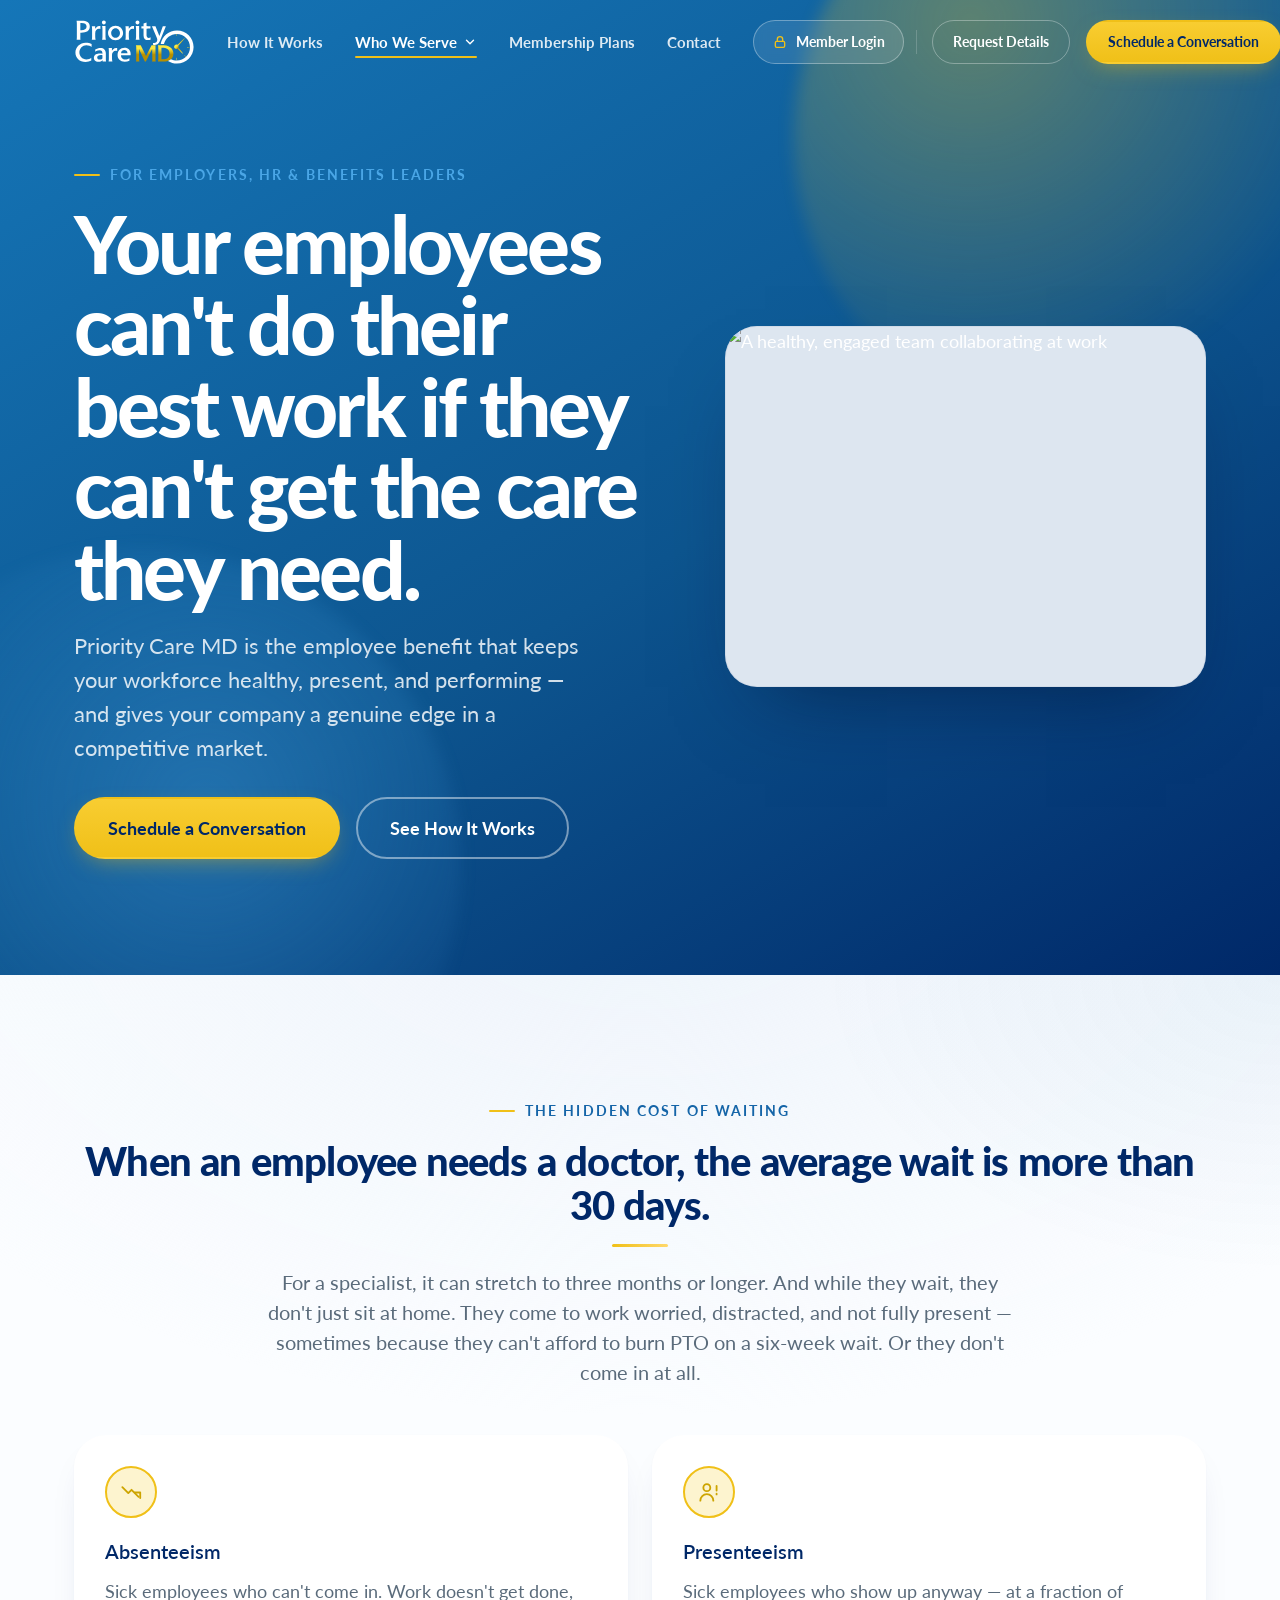
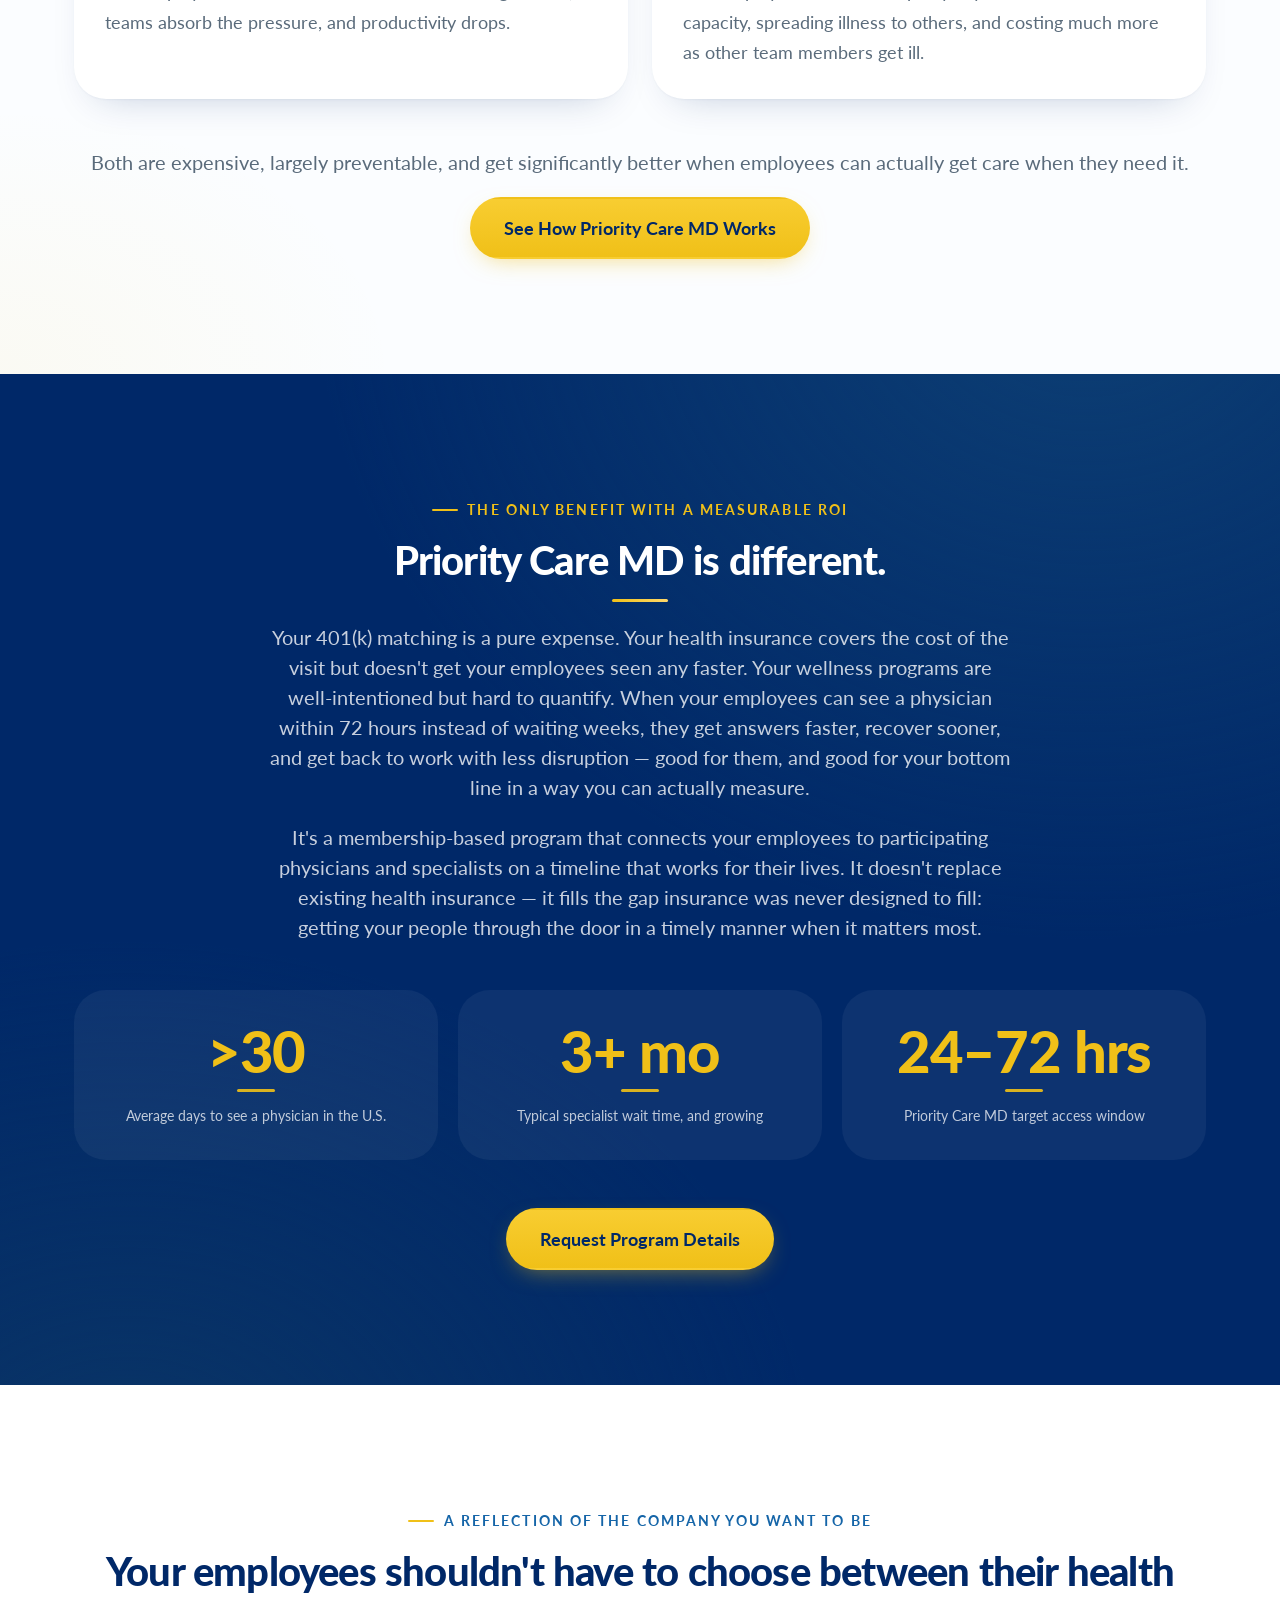
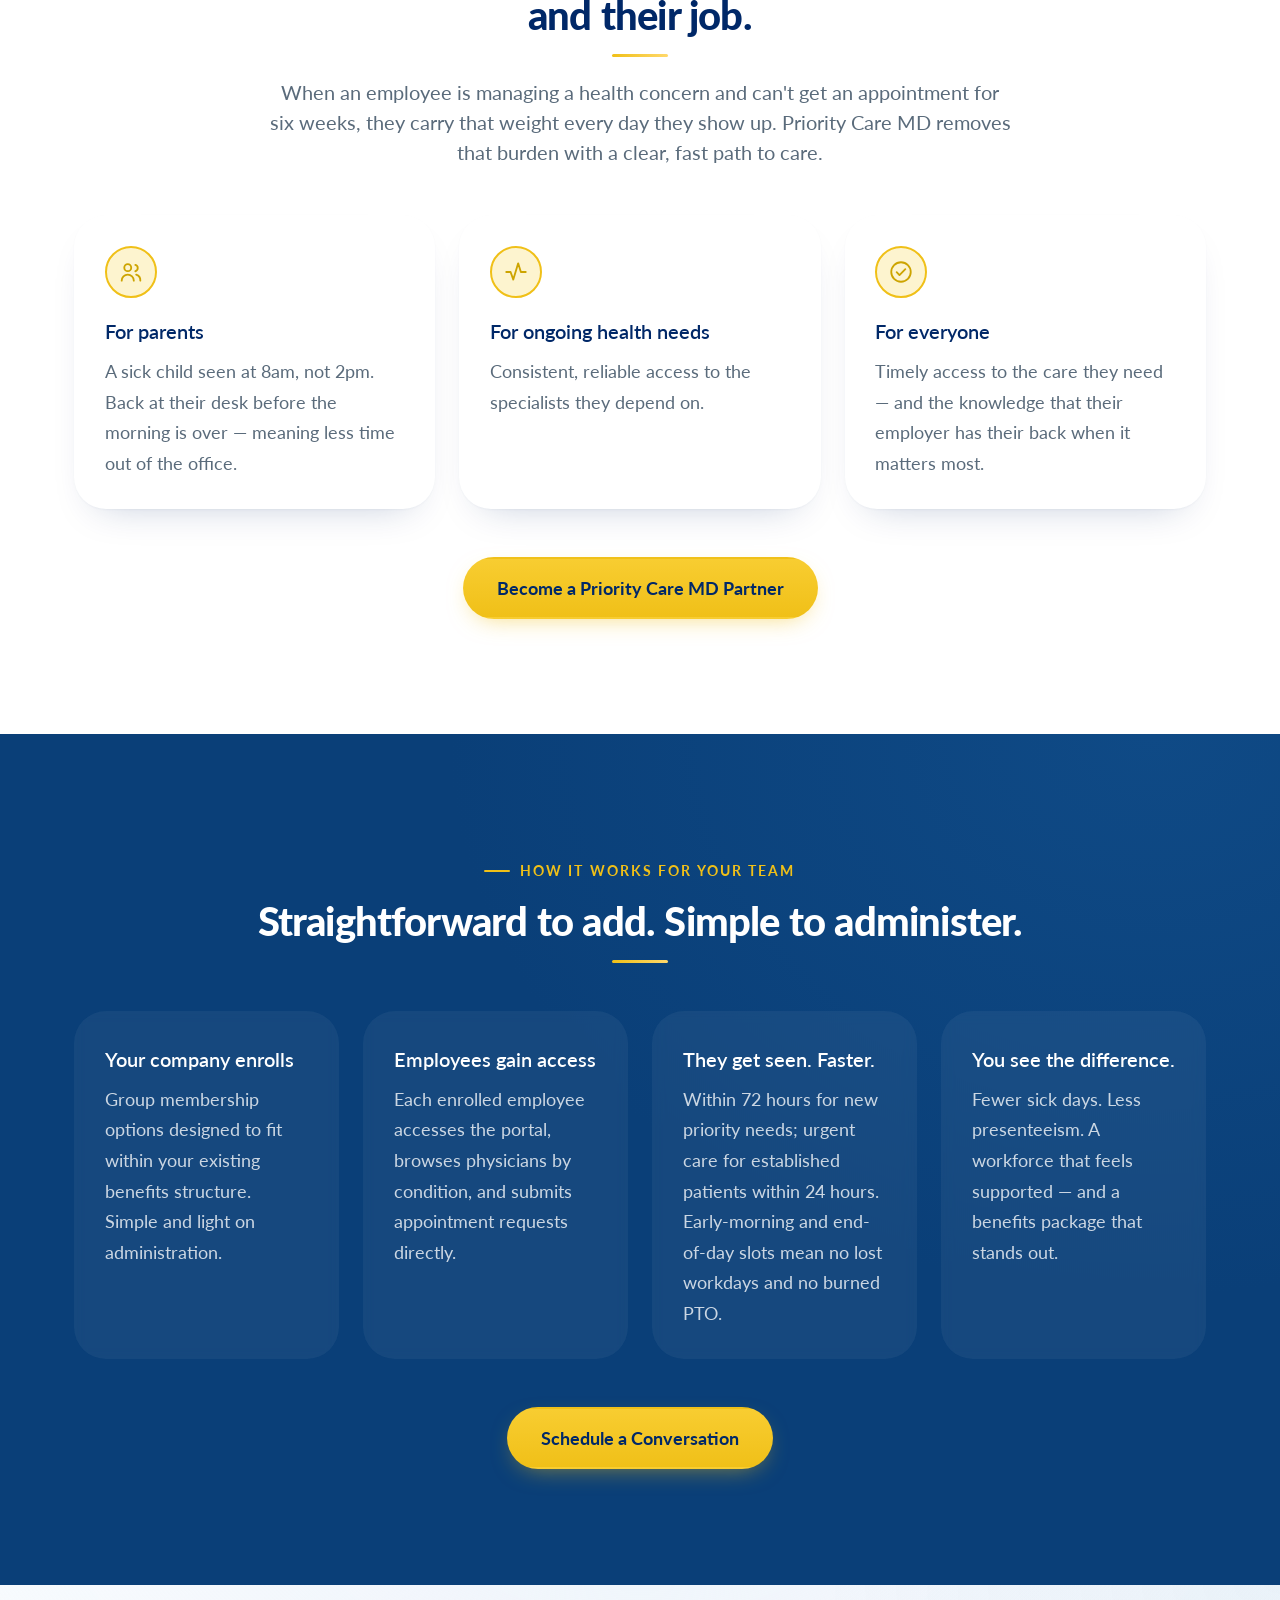
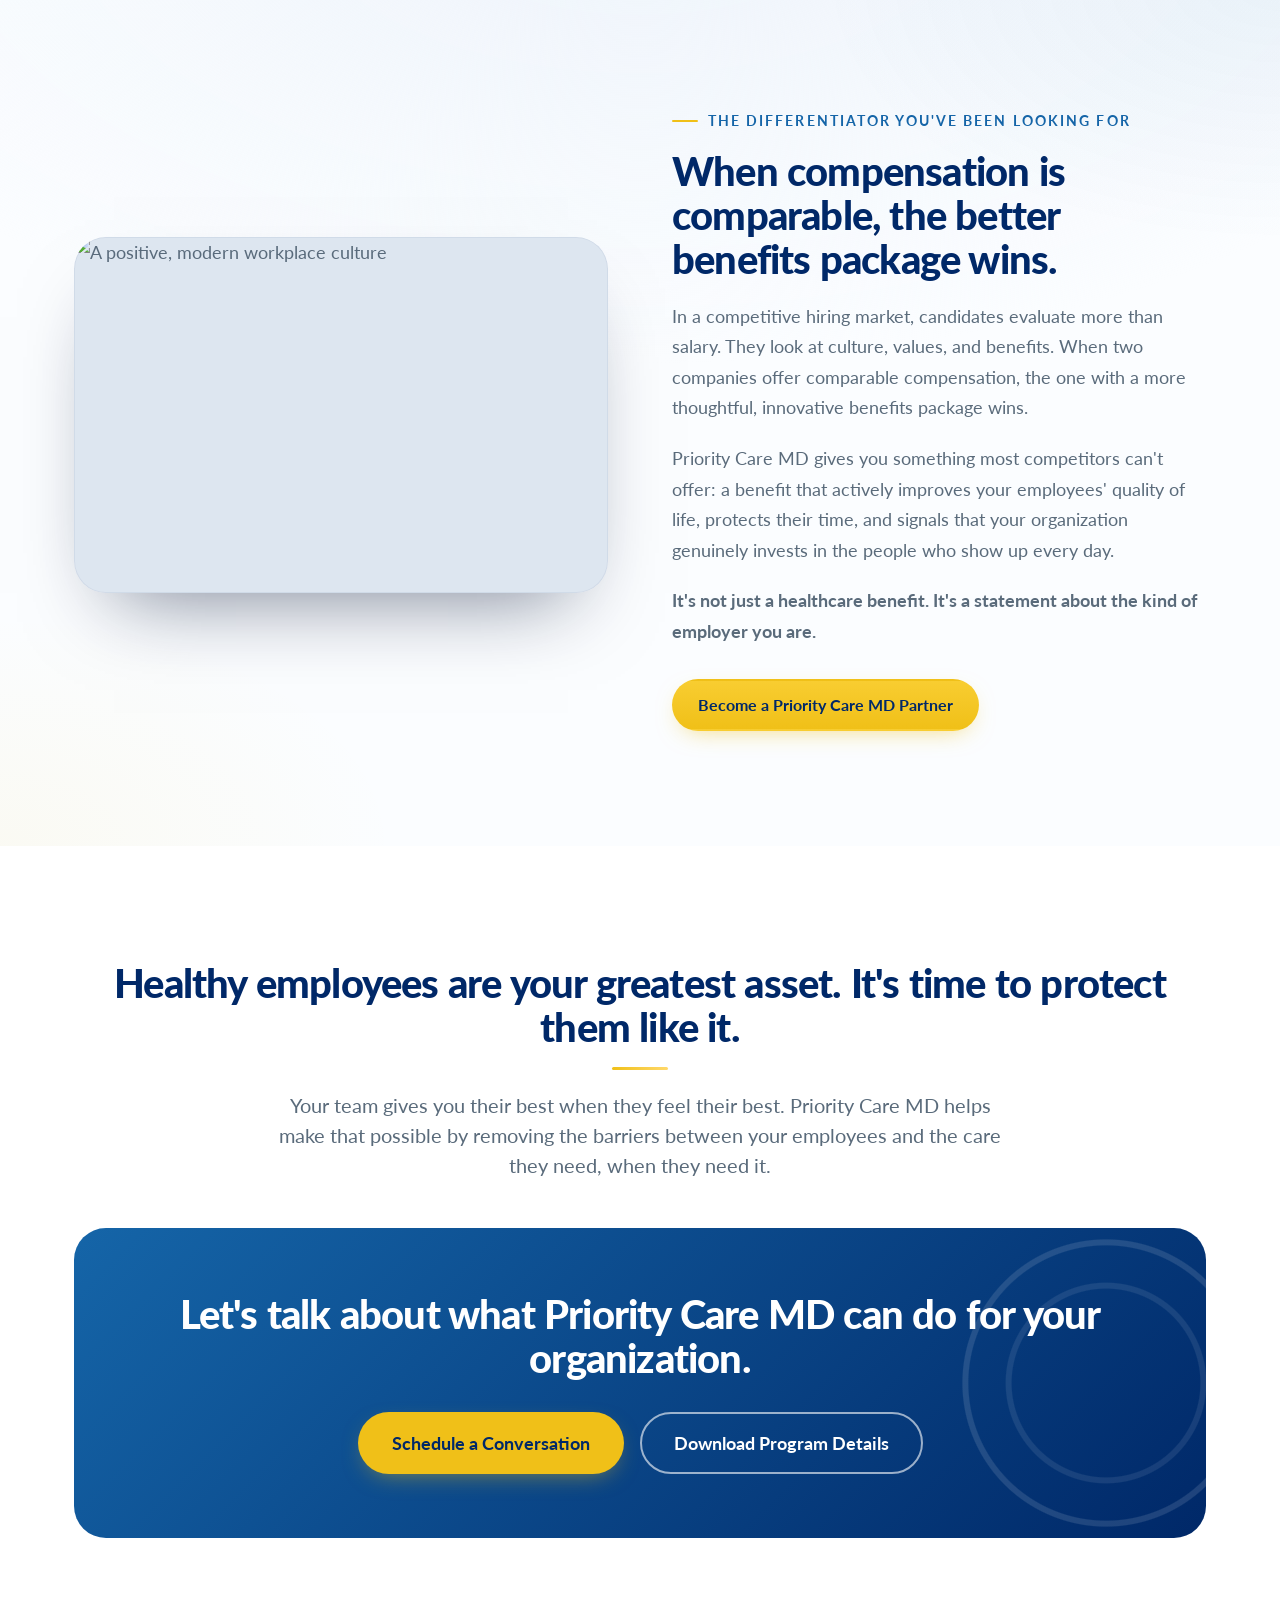
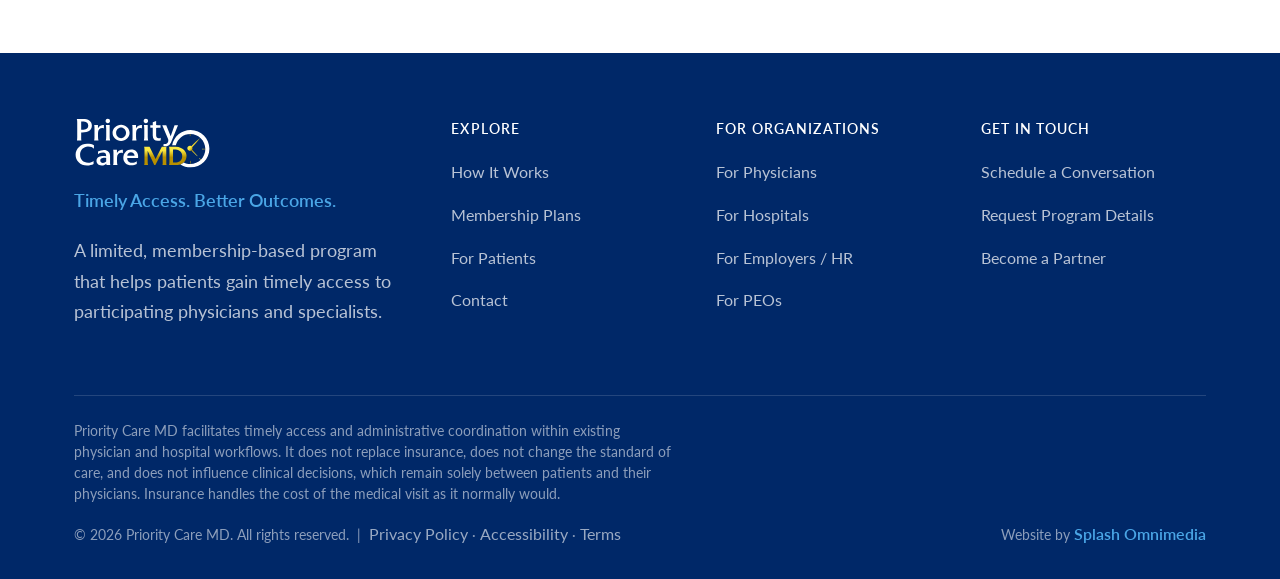
==== employers.html @ 260d398d "Add files via upload" ====
<!DOCTYPE html>
<html lang="en">
<head>
<meta charset="UTF-8">
<meta name="viewport" content="width=device-width, initial-scale=1.0">
<title>For Employers &amp; HR | Priority Care MD — The benefit with measurable ROI.</title>
<meta name="description" content="Priority Care MD keeps your workforce healthy, present, and performing — the employee benefit with a measurable return that helps you win and keep talent.">
<link rel="stylesheet" href="assets/styles.css">
<link rel="stylesheet" href="assets/immersive.css">
<link rel="icon" href="assets/favicon.svg" type="image/svg+xml">
<script>document.documentElement.classList.add('js');</script>
</head>
<body>
<a class="skip-link" href="#main">Skip to main content</a>
<div class="scroll-progress" aria-hidden="true"></div>

<header class="site-header">
  <div class="container nav">
    <a class="brand" href="index.html"><img class="brand-logo" src="assets/logo-priority-care-md-white.svg" alt="Priority Care MD — Timely Access. Better Outcomes."></a>
    <nav class="nav-primary" aria-label="Primary">
      <ul class="nav-links">
        <li class=""><a class="nav-link" href="index.html#how-it-works">How It Works</a></li>
        <li class="has-menu nav-item-current">
          <button class="nav-trigger" aria-expanded="false" aria-controls="menu-serve" aria-haspopup="true">Who We Serve <svg class="nav-caret" viewBox="0 0 24 24" fill="none" stroke="currentColor" stroke-width="2.4" stroke-linecap="round" stroke-linejoin="round" aria-hidden="true"><path d="M6 9l6 6 6-6"/></svg></button>
          <div class="nav-menu" id="menu-serve" role="menu">
            <a href="patients.html"><strong>For Patients</strong><span>Timely access for you and your family</span></a>
            <a href="physicians.html"><strong>For Physicians</strong><span>Be recognized for timely care</span></a>
            <a href="hospitals.html"><strong>For Hospitals</strong><span>Improve access. Lead the community.</span></a>
            <a href="employers.html" aria-current="page"><strong>For Employers</strong><span>A benefit with measurable ROI</span></a>
            <a href="peos.html"><strong>For PEOs</strong><span>A better benefit for every client</span></a>
          </div>
        </li>
        <li class=""><a class="nav-link" href="index.html#plans">Membership Plans</a></li>
        <li class=""><a class="nav-link" href="contact.html">Contact</a></li>
      </ul>
    </nav>
    <div class="nav-cta">
      <!-- {DEV NOTE: link Member Login to the member portal} -->
      <a class="nav-login" href="#login"><svg viewBox="0 0 24 24" fill="none" stroke="currentColor" stroke-width="2" stroke-linecap="round" stroke-linejoin="round" aria-hidden="true"><rect x="5" y="11" width="14" height="9" rx="2"/><path d="M8 11V8a4 4 0 0 1 8 0v3"/></svg>Member Login</a>
      <a class="btn btn-nav-ghost" href="contact.html#employer">Request Details</a>
      <a class="btn btn-cta" href="contact.html#employer">Schedule a Conversation</a>
    </div>
    <button class="nav-toggle" aria-label="Open menu" aria-expanded="false" aria-controls="mobileNav">
      <svg viewBox="0 0 24 24" fill="none" stroke="currentColor" stroke-width="2"><line x1="3" y1="6" x2="21" y2="6"/><line x1="3" y1="12" x2="21" y2="12"/><line x1="3" y1="18" x2="21" y2="18"/></svg>
    </button>
  </div>
  <nav class="mobile-nav" id="mobileNav" aria-label="Mobile">
    <ul>
      <li><a class="m-login" href="#login"><svg viewBox="0 0 24 24" fill="none" stroke="currentColor" stroke-width="2" stroke-linecap="round" stroke-linejoin="round" aria-hidden="true"><rect x="5" y="11" width="14" height="9" rx="2"/><path d="M8 11V8a4 4 0 0 1 8 0v3"/></svg>Member Login</a></li>
      <li><a href="index.html#how-it-works">How It Works</a></li>
      <li class="m-group-label">Who We Serve</li>
        <li class="m-sub"><a href="patients.html">For Patients</a></li>
        <li class="m-sub"><a href="physicians.html">For Physicians</a></li>
        <li class="m-sub"><a href="hospitals.html">For Hospitals</a></li>
        <li class="m-sub"><a href="employers.html">For Employers</a></li>
        <li class="m-sub"><a href="peos.html">For PEOs</a></li>
      <li><a href="index.html#plans">Membership Plans</a></li>
      <li><a href="contact.html">Contact</a></li>
      <li><a class="btn btn-cta" href="contact.html#employer">Schedule a Conversation</a></li>
    </ul>
  </nav>
</header>

<main id="main">

  <!-- HERO (hero-standard-01) -->
  <section class="hero hero--standard">
    <div class="container">
      <div class="hero-grid">
        <div>
          <span class="eyebrow">For Employers, HR &amp; Benefits Leaders</span>
          <h1>Your employees can't do their best work if they can't get the care they need.</h1>
          <p class="lead">Priority Care MD is the employee benefit that keeps your workforce healthy, present, and performing — and gives your company a genuine edge in a competitive market.</p>
          <div class="btn-row mt-2">
            <a class="btn btn-cta btn-lg" href="contact.html#employer">Schedule a Conversation</a>
            <a class="btn btn-inverted-out btn-lg" href="#how">See How It Works</a>
          </div>
        </div>
        <div class="hero-media">
          <!-- {NEEDS: hero image — engaged, healthy team at work; modern workplace, premium} -->
          <figure class="media"><img src="https://images.unsplash.com/photo-1600880292203-757bb62b4baf?auto=format&fit=crop&w=1600&q=82" alt="A healthy, engaged team collaborating at work" loading="lazy"><span class="media-tint"></span></figure>
        </div>
      </div>
    </div>
  </section>

  <!-- SECTION 1 — Hidden cost (grid-2card) -->
  <section class="section section--subtle">
    <div class="container center">
      <span class="eyebrow">The hidden cost of waiting</span>
      <h2 class="measure">When an employee needs a doctor, the average wait is more than 30 days.</h2>
      <p class="lead measure">For a specialist, it can stretch to three months or longer. And while they wait, they don't just sit at home. They come to work worried, distracted, and not fully present — sometimes because they can't afford to burn PTO on a six-week wait. Or they don't come in at all.</p>
    </div>
    <div class="container mt-3">
      <div class="grid grid-2">
        <div class="card"><div class="card-icon"><span class="ic ic-trenddown"></span></div><h4>Absenteeism</h4><p>Sick employees who can't come in. Work doesn't get done, teams absorb the pressure, and productivity drops.</p></div>
        <div class="card"><div class="card-icon"><span class="ic ic-useralert"></span></div><h4>Presenteeism</h4><p>Sick employees who show up anyway — at a fraction of capacity, spreading illness to others, and costing much more as other team members get ill.</p></div>
      </div>
      <p class="center lead mt-3">Both are expensive, largely preventable, and get significantly better when employees can actually get care when they need it.</p>
      <div class="center"><a class="btn btn-cta btn-lg" href="#how">See How Priority Care MD Works</a></div>
    </div>
  </section>

  <!-- SECTION 2 — Measurable ROI (content + stat-row-01, dark) -->
  <section class="section section--dark">
    <div class="container center">
      <span class="eyebrow">The only benefit with a measurable ROI</span>
      <h2 class="measure">Priority Care MD is different.</h2>
      <p class="lead measure">Your 401(k) matching is a pure expense. Your health insurance covers the cost of the visit but doesn't get your employees seen any faster. Your wellness programs are well-intentioned but hard to quantify. When your employees can see a physician within 72 hours instead of waiting weeks, they get answers faster, recover sooner, and get back to work with less disruption — good for them, and good for your bottom line in a way you can actually measure.</p>
      <p class="lead measure">It's a membership-based program that connects your employees to participating physicians and specialists on a timeline that works for their lives. It doesn't replace existing health insurance — it fills the gap insurance was never designed to fill: getting your people through the door in a timely manner when it matters most.</p>
    </div>
    <div class="container mt-3">
      <div class="stat-row">
        <div class="stat"><div class="stat-num">&gt;30</div><div class="stat-label">Average days to see a physician in the U.S.</div></div>
        <div class="stat"><div class="stat-num">3+ mo</div><div class="stat-label">Typical specialist wait time, and growing</div></div>
        <div class="stat stat--accent"><div class="stat-num">24–72 hrs</div><div class="stat-label">Priority Care MD target access window</div></div>
      </div>
      <div class="center mt-3"><a class="btn btn-cta btn-lg" href="contact.html#employer">Request Program Details</a></div>
    </div>
  </section>

  <!-- SECTION 3 — Health vs job (grid-3card) -->
  <section class="section">
    <div class="container center">
      <span class="eyebrow">A reflection of the company you want to be</span>
      <h2 class="measure">Your employees shouldn't have to choose between their health and their job.</h2>
      <p class="lead measure">When an employee is managing a health concern and can't get an appointment for six weeks, they carry that weight every day they show up. Priority Care MD removes that burden with a clear, fast path to care.</p>
    </div>
    <div class="container mt-3">
      <div class="grid grid-3">
        <div class="card"><div class="card-icon"><span class="ic ic-users"></span></div><h4>For parents</h4><p>A sick child seen at 8am, not 2pm. Back at their desk before the morning is over — meaning less time out of the office.</p></div>
        <div class="card"><div class="card-icon"><span class="ic ic-activity"></span></div><h4>For ongoing health needs</h4><p>Consistent, reliable access to the specialists they depend on.</p></div>
        <div class="card"><div class="card-icon"><span class="ic ic-check"></span></div><h4>For everyone</h4><p>Timely access to the care they need — and the knowledge that their employer has their back when it matters most.</p></div>
      </div>
      <div class="center mt-3"><a class="btn btn-cta btn-lg" href="contact.html#employer">Become a Priority Care MD Partner</a></div>
    </div>
  </section>

  <!-- SECTION 4 — How it works (grid-4card, navy) -->
  <section class="section section--navy">
    <div class="container center">
      <span class="eyebrow">How it works for your team</span>
      <h2 class="measure">Straightforward to add. Simple to administer.</h2>
    </div>
    <div class="container mt-3">
      <div class="grid grid-4">
        <div class="card"><h4>Your company enrolls</h4><p>Group membership options designed to fit within your existing benefits structure. Simple and light on administration.</p></div>
        <div class="card"><h4>Employees gain access</h4><p>Each enrolled employee accesses the portal, browses physicians by condition, and submits appointment requests directly.</p></div>
        <div class="card"><h4>They get seen. Faster.</h4><p>Within 72 hours for new priority needs; urgent care for established patients within 24 hours. Early-morning and end-of-day slots mean no lost workdays and no burned PTO.</p></div>
        <div class="card"><h4>You see the difference.</h4><p>Fewer sick days. Less presenteeism. A workforce that feels supported — and a benefits package that stands out.</p></div>
      </div>
      <div class="center mt-3"><a class="btn btn-cta btn-lg" href="contact.html#employer">Schedule a Conversation</a></div>
    </div>
  </section>

  <!-- SECTION 5 — Differentiator (content-img-left-01) -->
  <section class="section section--subtle">
    <div class="container">
      <div class="split split--img-left">
        <div>
          <span class="eyebrow">The differentiator you've been looking for</span>
          <h2>When compensation is comparable, the better benefits package wins.</h2>
          <p>In a competitive hiring market, candidates evaluate more than salary. They look at culture, values, and benefits. When two companies offer comparable compensation, the one with a more thoughtful, innovative benefits package wins.</p>
          <p>Priority Care MD gives you something most competitors can't offer: a benefit that actively improves your employees' quality of life, protects their time, and signals that your organization genuinely invests in the people who show up every day.</p>
          <p><strong>It's not just a healthcare benefit. It's a statement about the kind of employer you are.</strong></p>
          <div class="btn-row mt-2"><a class="btn btn-cta" href="contact.html#employer">Become a Priority Care MD Partner</a></div>
        </div>
        <div class="split-media">
          <!-- {NEEDS: image — recruiting/retention moment; positive workplace culture, premium} -->
          <figure class="media"><img src="https://images.unsplash.com/photo-1591604021695-0c69b7c05981?auto=format&fit=crop&w=1500&q=82" alt="A positive, modern workplace culture" loading="lazy"><span class="media-tint"></span></figure>
        </div>
      </div>
    </div>
  </section>

  <!-- CLOSING (cta-standard-01) -->
  <section class="section">
    <div class="container center">
      <h2 class="measure">Healthy employees are your greatest asset. It's time to protect them like it.</h2>
      <p class="lead measure">Your team gives you their best when they feel their best. Priority Care MD helps make that possible by removing the barriers between your employees and the care they need, when they need it.</p>
    </div>
    <div class="container mt-3">
      <div class="cta-standard">
        <h2>Let's talk about what Priority Care MD can do for your organization.</h2>
        <div class="btn-row mt-2">
          <a class="btn btn-cta btn-lg" href="contact.html#employer">Schedule a Conversation</a>
          <a class="btn btn-inverted-out btn-lg" href="contact.html#employer">Download Program Details</a>
        </div>
      </div>
    </div>
  </section>

</main>

<footer class="site-footer">
  <div class="container">
    <div class="footer-grid">
      <div>
        <a class="brand" href="index.html"><img class="brand-logo" src="assets/logo-priority-care-md-white.svg" alt="Priority Care MD — Timely Access. Better Outcomes." width="290" height="110"></a>
        <p class="footer-tagline">Timely Access. Better Outcomes.</p>
        <p>A limited, membership-based program that helps patients gain timely access to participating physicians and specialists.</p>
      </div>
      <div><h4>Explore</h4><ul><li><a href="index.html#how-it-works">How It Works</a></li><li><a href="index.html#plans">Membership Plans</a></li><li><a href="patients.html">For Patients</a></li><li><a href="contact.html">Contact</a></li></ul></div>
      <div><h4>For Organizations</h4><ul><li><a href="physicians.html">For Physicians</a></li><li><a href="hospitals.html">For Hospitals</a></li><li><a href="employers.html">For Employers / HR</a></li><li><a href="peos.html">For PEOs</a></li></ul></div>
      <div><h4>Get in Touch</h4><ul><li><a href="contact.html#employer">Schedule a Conversation</a></li><li><a href="contact.html#employer">Request Program Details</a></li><li><a href="contact.html#employer">Become a Partner</a></li></ul></div>
    </div>
    <div class="footer-bottom">
      <p class="footer-disclaimer">Priority Care MD facilitates timely access and administrative coordination within existing physician and hospital workflows. It does not replace insurance, does not change the standard of care, and does not influence clinical decisions, which remain solely between patients and their physicians. Insurance handles the cost of the medical visit as it normally would.</p>
      <div class="footer-credits">
      <p><!-- {DEV NOTE: point these to real legal pages} -->&copy; 2026 Priority Care MD. All rights reserved. &nbsp;|&nbsp; <span class="legal"><a href="#">Privacy Policy</a> · <a href="#">Accessibility</a> · <a href="#">Terms</a></span></p>
      <p class="site-credit">Website by <a href="https://splashomnimedia.com/" target="_blank" rel="noopener noreferrer">Splash Omnimedia</a></p>
    </div>
    </div>
  </div>
</footer>
<script src="https://cdnjs.cloudflare.com/ajax/libs/gsap/3.12.5/gsap.min.js"></script>
<script src="https://cdnjs.cloudflare.com/ajax/libs/gsap/3.12.5/ScrollTrigger.min.js"></script>
<script src="https://cdnjs.cloudflare.com/ajax/libs/lenis/1.1.13/lenis.min.js"></script>
<script src="assets/immersive.js"></script>
</body>
</html>
---- assets/styles.css ----
/* ============================================================================
   PRIORITY CARE MD — Microsite Stylesheet
   Built on the Splash Website System design tokens (colors_and_type.css).
   PCMD brand values (color + type) are sampled directly from the official Priority
   Care MD brand presentation + logo files: deep royal blue #002868 foundation, azure
   gradient, gold #f0c018 accent (CTA + emphasis + icons), and the Lato typeface.
   Token discipline: components reference SEMANTIC tokens only — no raw hex.
   Section class hooks map to Splash Section Library IDs (noted in comments).
   ============================================================================ */

/* ── Brand font: Lato (humanist sans matching the Priority Care MD brand deck).
   Headline = Lato 900/700 · Subheadline/UI = Lato 700 · Body = Lato 400.
   {NEEDS: confirm the exact licensed brand typeface; Lato is the closest match to
   the brand presentation and is used here as the prototype default.} */
@import url('https://fonts.googleapis.com/css2?family=Lato:ital,wght@0,400;0,700;0,900;1,400;1,700&display=swap');

/* ── BASE / BRAND TOKENS — values sampled directly from the Priority Care MD
   brand presentation (deep royal blue, azure gradient, gold accent). ───────── */
:root {
  /* Brand palette (sampled from the brand asset) */
  --color-splash-blue:    #1565a8;  /* brand azure */
  --color-charcoal-navy:  #002868;  /* deep royal blue — foundation + headings */
  --color-vivid-sky-blue: #4aa6e6;  /* bright azure accent on dark */
  --color-deep-teal:      #0d558f;  /* mid blue (gradient stop) */
  --color-cerulean-blue:  #1576b8;
  --color-powerful-navy:  #0a3f78;  /* blue cards / sections on dark */
  --color-powerful-gray:  #4F4E51;
  --color-cta-orange:     #ffb737;  /* legacy token — unused */

  /* Brand accents */
  --color-pcmd-blue:      #1565a8;  /* azure — accent / links / primary */
  --color-pcmd-blue-deep: #002868;  /* deep royal blue */
  --color-pcmd-blue-soft: #e8f0f9;
  --color-pcmd-gold:      #f0c018;  /* brand gold — CTA + emphasis + icons */
  --color-pcmd-gold-deep: #cda400;
  --color-pcmd-gold-soft: #fdf4cf;

  /* Neutrals */
  --color-white:      #ffffff;
  --color-black:      #000000;
  --color-off-white:  #f5f8fa;
  --color-light-gray: #e8edf1;
  --color-slate:      #5a6b7b;

  /* Gradients (max ONE per page — Splash rule) — azure → deep royal blue, per brand deck */
  --gradient-v1: linear-gradient(150deg, #1576b8 0%, #0d558f 55%, #002868 100%);
  --gradient-cta: linear-gradient(135deg, #1565a8 0%, #002868 100%);

  /* ── SEMANTIC TOKENS ── */
  --fg-primary:   var(--color-charcoal-navy);
  --fg-secondary: var(--color-slate);
  --fg-inverted:  var(--color-white);
  --fg-accent:    var(--color-pcmd-blue);
  --fg-cta:       var(--color-pcmd-gold);

  --bg-primary: var(--color-white);
  --bg-subtle:  var(--color-off-white);
  --bg-dark:    var(--color-charcoal-navy);
  --bg-navy:    var(--color-powerful-navy);
  --bg-accent:  var(--color-pcmd-blue);

  --border-color:      var(--color-light-gray);
  --border-color-dark: rgba(255,255,255,0.14);

  /* Fonts — Lato (humanist sans matching the brand deck) */
  --font-headline:    'Lato', Helvetica, Arial, sans-serif;
  --font-subheadline: 'Lato', Helvetica, Arial, sans-serif;
  --font-body:        'Lato', Helvetica, Arial, sans-serif;

  /* Type scale */
  --text-xs:.75rem; --text-sm:.875rem; --text-base:1rem; --text-md:1.125rem;
  --text-lg:1.25rem; --text-xl:1.5rem; --text-2xl:2rem; --text-3xl:2.5rem;
  --text-4xl:3rem; --text-5xl:4rem;

  /* Weights / leading */
  --weight-regular:400; --weight-medium:500; --weight-semibold:600; --weight-bold:700; --weight-x:800;
  --leading-tight:1.1; --leading-snug:1.3; --leading-normal:1.5; --leading-relaxed:1.7;

  /* Spacing (4px scale) */
  --space-1:4px; --space-2:8px; --space-3:12px; --space-4:16px; --space-5:20px;
  --space-6:24px; --space-8:32px; --space-10:40px; --space-12:48px; --space-16:64px;
  --space-20:80px; --space-24:96px;

  /* Radius */
  --radius-sm:4px; --radius-md:8px; --radius-lg:12px; --radius-xl:20px; --radius-full:9999px;

  /* Shadows (navy-tinted, never pure black) */
  --shadow-sm:0 1px 3px rgba(3,42,63,.10);
  --shadow-md:0 4px 16px rgba(3,42,63,.14);
  --shadow-lg:0 8px 32px rgba(3,42,63,.18);
  --shadow-xl:0 16px 48px rgba(3,42,63,.22);

  --transition-fast:150ms ease; --transition-base:250ms ease;

  --container:1180px; --container-narrow:880px;
}

/* ── RESET / BASE ────────────────────────────────────────────────────────── */
*,*::before,*::after{box-sizing:border-box;}
html{scroll-behavior:smooth;-webkit-text-size-adjust:100%;}
body{margin:0;font-family:var(--font-body);font-size:var(--text-md);line-height:var(--leading-relaxed);
  color:var(--fg-secondary);background:var(--bg-primary);-webkit-font-smoothing:antialiased;}
img{max-width:100%;display:block;}
@media (prefers-reduced-motion:reduce){*{animation:none!important;transition:none!important;scroll-behavior:auto!important;}}

/* ── TYPOGRAPHY ──────────────────────────────────────────────────────────── */
h1,.h1,h2,.h2{font-family:var(--font-headline);color:var(--fg-primary);line-height:var(--leading-tight);letter-spacing:-.02em;margin:0 0 var(--space-5);font-weight:900;}
h1,.h1{font-size:clamp(var(--text-3xl),5.2vw,var(--text-5xl));}
h2,.h2{font-size:clamp(var(--text-2xl),3.6vw,var(--text-3xl));}
h3,.h3{font-family:var(--font-subheadline);font-size:var(--text-xl);font-weight:var(--weight-bold);color:var(--fg-primary);line-height:var(--leading-snug);margin:0 0 var(--space-3);}
h4,.h4{font-family:var(--font-subheadline);font-size:var(--text-lg);font-weight:var(--weight-semibold);color:var(--fg-primary);margin:0 0 var(--space-2);}
p{margin:0 0 var(--space-5);}
.lead{font-family:var(--font-body);font-size:clamp(var(--text-md),1.7vw,var(--text-lg));line-height:var(--leading-normal);color:var(--fg-secondary);}
.eyebrow{font-family:var(--font-subheadline);font-weight:var(--weight-bold);text-transform:uppercase;letter-spacing:.15em;font-size:var(--text-sm);color:var(--fg-accent);margin:0 0 var(--space-4);display:block;}
.measure{max-width:62ch;}
a{color:var(--color-pcmd-blue-deep);text-decoration:none;transition:color var(--transition-fast);}
a:hover{color:var(--color-pcmd-blue);text-decoration:underline;}

/* ── LAYOUT ──────────────────────────────────────────────────────────────── */
.container{width:100%;max-width:var(--container);margin-inline:auto;padding-inline:var(--space-6);}
.container--narrow{max-width:var(--container-narrow);}
.section{padding-block:var(--space-16);}
@media (max-width:760px){.section{padding-block:var(--space-10);}}
.section--subtle{background:var(--bg-subtle);}
.section--dark{background:var(--bg-dark);}
.section--navy{background:var(--bg-navy);}
.center{text-align:center;}
.center .measure{margin-inline:auto;}
.mt-2{margin-top:var(--space-8);}.mt-3{margin-top:var(--space-12);}
.stack-tight > * + *{margin-top:var(--space-4);}

/* Dark-section text colors (Splash rule: cards = powerful-navy, body 78% white) */
.section--dark,.section--navy{color:rgba(255,255,255,.80);}
.section--dark p,.section--navy p,.section--dark li,.section--navy li{color:rgba(255,255,255,.80);}
.section--dark h1,.section--dark h2,.section--dark h3,.section--dark h4,
.section--navy h1,.section--navy h2,.section--navy h3,.section--navy h4{color:var(--fg-inverted);}
.section--dark .lead,.section--navy .lead{color:rgba(255,255,255,.78);}
.section--dark .eyebrow,.section--navy .eyebrow{color:var(--color-pcmd-gold);}

/* ── BUTTONS (Splash button system) ──────────────────────────────────────── */
.btn{display:inline-flex;align-items:center;justify-content:center;gap:var(--space-2);
  font-family:var(--font-subheadline);font-weight:var(--weight-bold);font-size:var(--text-base);
  line-height:1;min-height:44px;padding:var(--space-4) var(--space-6);border-radius:var(--radius-full);
  border:2px solid transparent;cursor:pointer;transition:all var(--transition-base);text-decoration:none;}
.btn:hover{text-decoration:none;transform:translateY(-1px);}
.btn:focus-visible{outline:2px solid var(--color-splash-blue);outline-offset:2px;}
.btn-cta{background:var(--fg-cta);color:var(--color-charcoal-navy);}          /* PRIMARY conversion (brand gold) */
.btn-cta:hover{background:var(--color-pcmd-gold-deep);color:var(--color-charcoal-navy);}
.btn-primary{background:var(--color-pcmd-blue);color:#fff;}
.btn-primary:hover{background:var(--color-pcmd-blue-deep);color:#fff;}
.btn-outline{background:transparent;color:var(--color-pcmd-blue-deep);border-color:var(--border-color);}
.btn-outline:hover{border-color:var(--fg-cta);color:var(--color-pcmd-blue-deep);}
.btn-inverted{background:#fff;color:var(--color-charcoal-navy);}
.btn-inverted:hover{background:var(--fg-cta);color:var(--color-charcoal-navy);}
.btn-inverted-out{background:transparent;color:#fff;border-color:rgba(255,255,255,.45);}
.btn-inverted-out:hover{border-color:var(--fg-cta);color:var(--color-vivid-sky-blue);}
.btn-lg{font-size:var(--text-md);padding:var(--space-5) var(--space-8);}
.btn-row{display:flex;flex-wrap:wrap;gap:var(--space-4);align-items:center;}
.center .btn-row,.btn-row.center{justify-content:center;}

/* ── HEADER / NAVIGATION (Standard component: Navigation) ─────────────────── */
.site-header{position:sticky;top:0;z-index:100;background:rgba(0,32,84,.92);
  backdrop-filter:blur(10px);border-bottom:1px solid rgba(255,255,255,.08);}
.nav{display:flex;align-items:center;gap:var(--space-8);height:84px;}
.brand{display:flex;align-items:center;text-decoration:none;flex:0 0 auto;}
.brand:hover{text-decoration:none;}
.brand-logo{height:46px;width:auto;display:block;}                 /* official logo (white variant on dark) */
.site-footer .brand-logo{height:52px;}

/* Primary nav — pushed right, sits beside the CTAs */
.nav-primary{margin-left:auto;}
.nav-links{display:flex;align-items:center;gap:var(--space-8);list-style:none;margin:0;padding:0;}
.nav-links > li{position:relative;}
.nav-link,.nav-trigger{display:inline-flex;align-items:center;gap:6px;color:rgba(255,255,255,.86);
  font-family:var(--font-subheadline);font-weight:700;font-size:15px;line-height:1;white-space:nowrap;
  text-decoration:none;background:none;border:0;cursor:pointer;padding:10px 0;position:relative;}
.nav-link::after,.nav-trigger::after{content:"";position:absolute;left:0;right:0;bottom:2px;height:2px;
  background:var(--color-pcmd-gold);border-radius:2px;transform:scaleX(0);transform-origin:left;
  transition:transform var(--transition-base);}
.nav-link:hover,.nav-trigger:hover,.nav-item-current > .nav-link,.nav-item-current > .nav-trigger{color:#fff;text-decoration:none;}
.nav-link:hover::after,.nav-trigger:hover::after,.nav-item-current > .nav-link::after,.nav-item-current > .nav-trigger::after{transform:scaleX(1);}
.nav-link:focus-visible,.nav-trigger:focus-visible{outline:2px solid var(--color-pcmd-gold);outline-offset:4px;border-radius:3px;}
.nav-caret{width:14px;height:14px;transition:transform var(--transition-base);}
.nav-trigger[aria-expanded="true"] .nav-caret{transform:rotate(180deg);}

/* Dropdown panel */
.has-menu .nav-menu{position:absolute;top:calc(100% + 10px);left:50%;transform:translateX(-50%) translateY(6px);
  min-width:320px;background:#fff;border:1px solid var(--border-color);border-radius:var(--radius-lg);
  box-shadow:var(--shadow-lg);padding:8px;display:grid;gap:2px;opacity:0;visibility:hidden;
  transition:opacity var(--transition-base),transform var(--transition-base);z-index:120;}
.has-menu .nav-menu::before{content:"";position:absolute;top:-10px;left:0;right:0;height:10px;} /* hover bridge */
.has-menu:hover .nav-menu,.has-menu:focus-within .nav-menu,.nav-menu.open{opacity:1;visibility:visible;transform:translateX(-50%) translateY(0);}
.nav-menu a{display:block;padding:11px 14px;border-radius:var(--radius-md);text-decoration:none;transition:background var(--transition-fast);}
.nav-menu a:hover{background:var(--color-pcmd-blue-soft);text-decoration:none;}
.nav-menu strong{display:block;font-family:var(--font-subheadline);font-weight:700;font-size:15px;color:var(--color-pcmd-blue-deep);}
.nav-menu span{display:block;font-size:13px;color:var(--fg-secondary);margin-top:2px;line-height:1.4;}

/* CTAs */
.nav-cta{display:flex;align-items:center;gap:var(--space-3);flex:0 0 auto;}
.nav-cta .btn{min-height:44px;padding:11px 20px;font-size:14px;border-radius:var(--radius-full);}
.btn-nav-ghost{background:transparent;color:#fff;border:1.5px solid rgba(255,255,255,.32);}
.btn-nav-ghost:hover{border-color:var(--color-pcmd-gold);color:var(--color-pcmd-gold);background:rgba(255,255,255,.04);}

.nav-toggle{display:none;background:none;border:0;color:#fff;cursor:pointer;padding:var(--space-2);margin-left:auto;}
.nav-toggle svg{width:28px;height:28px;}

/* Mobile nav */
.mobile-nav{display:none;background:var(--bg-navy);border-bottom:1px solid var(--border-color-dark);}
.mobile-nav ul{list-style:none;margin:0;padding:var(--space-4) var(--space-6) var(--space-6);}
.mobile-nav a{display:block;padding:var(--space-4) 0;color:rgba(255,255,255,.92);border-bottom:1px solid rgba(255,255,255,.08);font-family:var(--font-subheadline);font-weight:700;font-size:16px;text-decoration:none;}
.mobile-nav .m-group-label{padding:var(--space-4) 0 var(--space-2);color:var(--color-pcmd-gold);font-family:var(--font-subheadline);font-weight:700;font-size:12px;letter-spacing:.12em;text-transform:uppercase;border-bottom:1px solid rgba(255,255,255,.08);}
.mobile-nav .m-sub a{padding-left:var(--space-4);font-weight:600;font-size:15px;color:rgba(255,255,255,.82);}
.mobile-nav .btn{width:100%;justify-content:center;margin-top:var(--space-5);}
@media (max-width:1080px){
  .nav-primary,.nav-cta{display:none;}
  .nav-toggle{display:inline-flex;}
  .mobile-nav.open{display:block;}
}

/* ── HERO (hero-primary-01 / hero-standard-01) ───────────────────────────── */
.hero{position:relative;background:var(--gradient-v1);color:#fff;overflow:hidden;}
.hero::after{content:"";position:absolute;inset:0;background:radial-gradient(820px 380px at 88% -12%,rgba(51,217,255,.20),transparent 60%);pointer-events:none;}
.hero .container{position:relative;z-index:1;padding-block:clamp(var(--space-12),8vw,var(--space-24));}
.hero h1{color:#fff;}
.hero .lead{color:rgba(255,255,255,.82);}
.hero .eyebrow{color:var(--color-vivid-sky-blue);}
.hero-grid{display:grid;grid-template-columns:1.1fr .9fr;gap:clamp(var(--space-8),5vw,var(--space-16));align-items:center;}
.hero--standard .container{padding-block:clamp(var(--space-10),6vw,var(--space-16));}
@media (max-width:880px){.hero-grid{grid-template-columns:1fr;}}

/* ── PHOTOGRAPHY (full-color, crisp — no overlay) ──────────────────────────── */
.media{position:relative;margin:0;border-radius:var(--radius-xl);overflow:hidden;
  background:#dde6f0;box-shadow:var(--shadow-lg);aspect-ratio:4/3;}
.media img{position:absolute;inset:0;width:100%;height:100%;object-fit:cover;display:block;
  filter:saturate(1.03) contrast(1.01);}
.media .media-tint{display:none;}            /* color overlay removed */
.media::after{content:"";position:absolute;inset:0;border-radius:inherit;
  box-shadow:inset 0 0 0 1px rgba(0,40,104,.06);pointer-events:none;}
.hero-media .media{aspect-ratio:4/3;}
.split-media .media{aspect-ratio:3/2;}

/* ── PLACEHOLDER IMAGE BLOCKS (fallback / {NEEDS: imagery}) ──────────────── */
.img-ph{border-radius:var(--radius-xl);min-height:300px;display:grid;place-items:center;text-align:center;padding:var(--space-8);
  background:linear-gradient(135deg,rgba(51,217,255,.14),rgba(8,53,83,.30));border:1px dashed rgba(255,255,255,.34);color:rgba(255,255,255,.82);}
.img-ph.on-light{background:linear-gradient(135deg,var(--color-pcmd-blue-soft),var(--color-light-gray));border:1px dashed #b8c6d2;color:var(--fg-secondary);}
.img-ph .ph-icon{font-size:var(--text-2xl);margin-bottom:var(--space-3);opacity:.85;}
.img-ph .ph-label{font-family:var(--font-subheadline);font-size:var(--text-sm);max-width:32ch;line-height:var(--leading-snug);}

/* ── STAT ROW (stat-row-01) ──────────────────────────────────────────────── */
.stat-row{display:grid;grid-template-columns:repeat(3,1fr);gap:var(--space-5);}
.stat{background:rgba(255,255,255,.05);border:1px solid var(--border-color-dark);border-radius:var(--radius-lg);padding:var(--space-8) var(--space-6);text-align:center;}
.section--light .stat,.section--subtle .stat,.stat.on-light{background:#fff;border:1px solid var(--border-color);box-shadow:var(--shadow-sm);}
.stat-num{font-family:var(--font-headline);font-weight:900;font-size:clamp(var(--text-3xl),4vw,var(--text-4xl));line-height:1;color:var(--color-pcmd-gold);letter-spacing:-.02em;}
.stat.on-light .stat-num,.section--subtle .stat .stat-num{color:var(--color-pcmd-blue-deep);}
.stat-label{font-family:var(--font-body);font-size:var(--text-sm);margin-top:var(--space-3);color:rgba(255,255,255,.74);}
.stat.on-light .stat-label,.section--subtle .stat .stat-label{color:var(--fg-secondary);}
.stat--accent{border-color:var(--fg-cta);}
.stat--accent .stat-num{color:var(--fg-cta);}
@media (max-width:720px){.stat-row{grid-template-columns:1fr;}}

/* ── GRIDS (grid-2card / grid-3card / grid-4card / grid-5card) ───────────── */
.grid{display:grid;gap:var(--space-6);}
.grid-2{grid-template-columns:repeat(2,1fr);}
.grid-3{grid-template-columns:repeat(3,1fr);}
.grid-4{grid-template-columns:repeat(4,1fr);}
.grid-5{grid-template-columns:repeat(5,1fr);}
@media (max-width:980px){.grid-3,.grid-4,.grid-5{grid-template-columns:repeat(2,1fr);}}
@media (max-width:620px){.grid-2,.grid-3,.grid-4,.grid-5{grid-template-columns:1fr;}}

/* ── CARDS ───────────────────────────────────────────────────────────────── */
.card{background:#fff;border:1px solid var(--border-color);border-radius:var(--radius-lg);padding:var(--space-8);box-shadow:var(--shadow-sm);transition:box-shadow var(--transition-base),transform var(--transition-base);height:100%;}
.card:hover{box-shadow:var(--shadow-md);transform:translateY(-2px);}
.card h3,.card h4{color:var(--fg-primary);}
.card p:last-child{margin-bottom:0;}
.card-icon{width:52px;height:52px;border-radius:var(--radius-full);background:var(--color-pcmd-gold-soft);color:var(--color-pcmd-gold-deep);border:2px solid var(--color-pcmd-gold);display:grid;place-items:center;font-size:var(--text-xl);margin-bottom:var(--space-4);}
.section--dark .card,.section--navy .card{background:var(--color-powerful-navy);border:1px solid var(--border-color-dark);box-shadow:none;}
.section--dark .card h3,.section--dark .card h4,.section--navy .card h3,.section--navy .card h4{color:#fff;}
.section--dark .card p,.section--navy .card p{color:rgba(255,255,255,.78);}
.section--dark .card-icon,.section--navy .card-icon{background:rgba(240,192,24,.14);color:var(--color-pcmd-gold);border-color:rgba(240,192,24,.55);}

/* ── STACKED CARD / PROCESS (stacked-card-01) ───────────────────────────── */
.process{display:grid;gap:var(--space-5);counter-reset:step;}
.process.cols-4{grid-template-columns:repeat(4,1fr);}
.process.cols-5{grid-template-columns:repeat(5,1fr);}
@media (max-width:980px){.process.cols-4,.process.cols-5{grid-template-columns:repeat(2,1fr);}}
@media (max-width:560px){.process.cols-4,.process.cols-5{grid-template-columns:1fr;}}
.step{background:#fff;border:1px solid var(--border-color);border-radius:var(--radius-lg);padding:var(--space-6);}
.section--dark .step,.section--navy .step{background:var(--color-powerful-navy);border:1px solid var(--border-color-dark);}
.step-num{counter-increment:step;width:40px;height:40px;border-radius:var(--radius-full);background:var(--fg-cta);color:var(--color-charcoal-navy);font-family:var(--font-subheadline);font-weight:var(--weight-bold);display:grid;place-items:center;margin-bottom:var(--space-4);}
.step-num::before{content:counter(step);}
.step h4{margin-bottom:var(--space-2);}
.step p{font-size:var(--text-base);margin-bottom:0;}
.section--dark .step h4,.section--navy .step h4{color:#fff;}

/* ── PLAN SECTION (plan-global-01) ──────────────────────────────────────── */
.plans{display:grid;grid-template-columns:repeat(2,1fr);gap:var(--space-6);align-items:stretch;}
@media (max-width:768px){.plans{grid-template-columns:1fr;}}
.plan{background:#fff;border:1px solid var(--border-color);border-radius:var(--radius-xl);padding:var(--space-10);box-shadow:var(--shadow-sm);display:flex;flex-direction:column;position:relative;}
.plan--featured{background:var(--gradient-v1);color:#fff;border:0;box-shadow:var(--shadow-lg);}
.plan--featured h3,.plan--featured .plan-price{color:#fff;}
.plan-badge{position:absolute;top:var(--space-5);right:var(--space-5);background:var(--fg-cta);color:var(--color-charcoal-navy);font-family:var(--font-subheadline);font-weight:var(--weight-bold);font-size:var(--text-xs);letter-spacing:.08em;text-transform:uppercase;padding:var(--space-2) var(--space-3);border-radius:var(--radius-full);}
.plan h3{font-family:var(--font-subheadline);font-weight:var(--weight-bold);font-size:var(--text-xl);margin-bottom:var(--space-1);}
.plan-price{font-family:var(--font-headline);font-size:var(--text-3xl);color:var(--fg-primary);line-height:1.1;}
.plan-price small{display:block;font-family:var(--font-body);font-size:var(--text-sm);font-weight:var(--weight-regular);color:var(--fg-secondary);margin-top:var(--space-1);}
.plan--featured .plan-price small{color:rgba(255,255,255,.76);}
.plan-features{list-style:none;padding:0;margin:var(--space-6) 0;display:grid;gap:var(--space-3);}
.plan-features li{position:relative;padding-left:var(--space-8);font-size:var(--text-base);}
.plan-features li::before{content:"✓";position:absolute;left:0;top:0;color:var(--color-pcmd-blue-deep);font-weight:700;}
.plan--featured .plan-features li::before{color:var(--color-vivid-sky-blue);}
.plan .btn{margin-top:auto;width:100%;}
.plan-note{font-size:var(--text-sm);color:var(--fg-secondary);text-align:center;margin-top:var(--space-6);}

/* ── CONTENT IMAGE LEFT/RIGHT (content-img-left-01 / -right-01) ─────────── */
.split{display:grid;grid-template-columns:1fr 1fr;gap:clamp(var(--space-8),5vw,var(--space-16));align-items:center;}
.split--img-left .split-media{order:-1;}
@media (max-width:880px){.split{grid-template-columns:1fr;}.split--img-left .split-media{order:0;}}

/* ── COMPLIANCE / TRUST PANEL ───────────────────────────────────────────── */
.trust{border:1px solid var(--border-color-dark);background:rgba(255,255,255,.04);border-radius:var(--radius-xl);padding:clamp(var(--space-6),4vw,var(--space-12));}
.trust ul,.checklist{list-style:none;padding:0;margin:var(--space-5) 0 0;display:grid;gap:var(--space-3);}
.trust li,.checklist li{position:relative;padding-left:var(--space-8);}
.trust li::before,.checklist li::before{content:"✓";position:absolute;left:0;color:var(--color-vivid-sky-blue);font-weight:700;}
.checklist.on-light li::before{color:var(--color-pcmd-blue-deep);}
.pill{display:inline-flex;align-items:center;gap:var(--space-2);background:rgba(51,217,255,.12);color:var(--color-vivid-sky-blue);border:1px solid rgba(51,217,255,.4);border-radius:var(--radius-full);padding:var(--space-2) var(--space-4);font-family:var(--font-subheadline);font-weight:var(--weight-semibold);font-size:var(--text-sm);}

/* ── PULL QUOTE ─────────────────────────────────────────────────────────── */
.quote{max-width:780px;margin-inline:auto;text-align:center;}
.quote p{font-family:var(--font-subheadline);font-weight:var(--weight-semibold);font-size:clamp(var(--text-xl),3vw,var(--text-3xl));line-height:var(--leading-snug);color:#fff;}
.quote .mark{display:block;color:var(--color-vivid-sky-blue);font-family:var(--font-headline);font-size:var(--text-4xl);line-height:0;margin-bottom:var(--space-6);}

/* ── CTA SECTION (cta-standard-01) ──────────────────────────────────────── */
.cta-standard{background:var(--gradient-cta);color:#fff;border-radius:var(--radius-xl);padding:clamp(var(--space-10),5vw,var(--space-16));text-align:center;}
.cta-standard h2{color:#fff;}
.cta-standard .lead{color:rgba(255,255,255,.92);}
.cta-standard .btn-cta{background:var(--fg-cta);color:var(--color-charcoal-navy);}
.cta-standard .btn-cta:hover{background:var(--color-pcmd-gold-deep);color:var(--color-charcoal-navy);}
.cta-standard .btn-inverted-out{border-color:rgba(255,255,255,.6);color:#fff;}
.cta-standard .btn-inverted-out:hover{background:rgba(255,255,255,.12);color:#fff;}

/* ── AUDIENCE STRIP (industries-audiences card pattern) ─────────────────── */
.aud-strip{display:grid;grid-template-columns:repeat(5,1fr);gap:var(--space-4);}
@media (max-width:980px){.aud-strip{grid-template-columns:repeat(2,1fr);}}
@media (max-width:520px){.aud-strip{grid-template-columns:1fr;}}
.aud-card{display:block;background:#fff;border:1px solid var(--border-color);border-radius:var(--radius-lg);padding:var(--space-6);text-decoration:none;transition:all var(--transition-base);}
.aud-card:hover{border-color:var(--fg-cta);transform:translateY(-2px);text-decoration:none;}
.aud-card strong{display:block;font-family:var(--font-subheadline);font-weight:var(--weight-bold);color:var(--fg-primary);margin-bottom:var(--space-1);}
.aud-card span{font-size:var(--text-sm);color:var(--fg-secondary);}

/* ── FORMS (form-vertical-01 / form-horizontal-01) ──────────────────────── */
.form-card{background:#fff;border:1px solid var(--border-color);border-radius:var(--radius-xl);padding:clamp(var(--space-6),4vw,var(--space-12));box-shadow:var(--shadow-md);}
.form-grid{display:grid;grid-template-columns:1fr 1fr;gap:var(--space-5);}
.form-grid .full{grid-column:1/-1;}
@media (max-width:640px){.form-grid{grid-template-columns:1fr;}}
.field label{display:block;font-family:var(--font-subheadline);font-weight:var(--weight-semibold);font-size:var(--text-sm);letter-spacing:.04em;text-transform:none;color:var(--fg-primary);margin-bottom:var(--space-2);}
.field input,.field select,.field textarea{width:100%;font-family:var(--font-body);font-size:var(--text-base);padding:var(--space-3) var(--space-4);border:1px solid var(--border-color);border-radius:var(--radius-md);background:#fff;color:var(--fg-primary);}
.field input:focus,.field select:focus,.field textarea:focus{outline:2px solid var(--color-splash-blue);outline-offset:1px;border-color:var(--color-splash-blue);}
.field textarea{min-height:120px;resize:vertical;}
.req{color:var(--color-pcmd-blue-deep);}
.checkbox-row{display:flex;align-items:flex-start;gap:var(--space-3);}
.checkbox-row input{width:auto;margin-top:5px;}
.checkbox-row label{font-family:var(--font-body);font-weight:var(--weight-regular);text-transform:none;letter-spacing:0;color:var(--fg-secondary);}
.form-tabs{display:flex;flex-wrap:wrap;gap:var(--space-2);margin-bottom:var(--space-8);}
.form-tab{border:1px solid var(--border-color);background:#fff;border-radius:var(--radius-full);padding:var(--space-3) var(--space-5);font-family:var(--font-subheadline);font-weight:var(--weight-semibold);font-size:var(--text-sm);color:var(--fg-secondary);cursor:pointer;min-height:44px;}
.form-tab[aria-selected="true"]{background:var(--color-charcoal-navy);color:#fff;border-color:var(--color-charcoal-navy);}
.form-panel{display:none;}
.form-panel.active{display:block;}

/* ── FAQ (faq-01) ───────────────────────────────────────────────────────── */
.faq{max-width:820px;margin-inline:auto;}
.faq-item{border-bottom:1px solid var(--border-color);}
.faq-q{width:100%;text-align:left;background:none;border:0;padding:var(--space-5) 0;font-family:var(--font-subheadline);font-weight:var(--weight-bold);font-size:var(--text-md);color:var(--fg-primary);cursor:pointer;display:flex;justify-content:space-between;gap:var(--space-4);align-items:center;min-height:44px;}
.faq-q:focus-visible{outline:2px solid var(--color-splash-blue);outline-offset:2px;}
.faq-icon{color:var(--color-pcmd-blue-deep);font-size:var(--text-xl);line-height:1;transition:transform var(--transition-base);}
.faq-q[aria-expanded="true"] .faq-icon{transform:rotate(45deg);}
.faq-a{display:none;padding:0 0 var(--space-5);color:var(--fg-secondary);}
.faq-a.open{display:block;}

/* ── FOOTER (Standard component: Footer) ────────────────────────────────── */
.site-footer{background:var(--color-charcoal-navy);color:rgba(255,255,255,.72);padding-block:var(--space-16) var(--space-8);}
.footer-grid{display:grid;grid-template-columns:1.5fr 1fr 1fr 1fr;gap:var(--space-10);}
@media (max-width:860px){.footer-grid{grid-template-columns:1fr 1fr;}}
@media (max-width:520px){.footer-grid{grid-template-columns:1fr;}}
.site-footer h4{color:#fff;font-family:var(--font-subheadline);font-size:var(--text-sm);text-transform:uppercase;letter-spacing:.08em;margin-bottom:var(--space-4);}
.site-footer ul{list-style:none;margin:0;padding:0;display:grid;gap:var(--space-3);}
.site-footer a{color:rgba(255,255,255,.72);font-size:var(--text-base);text-decoration:none;}
.site-footer a:hover{color:#fff;text-decoration:underline;}
.footer-tagline{font-family:var(--font-subheadline);font-weight:var(--weight-semibold);color:var(--color-vivid-sky-blue);margin-top:var(--space-4);}
.footer-bottom{border-top:1px solid var(--border-color-dark);margin-top:var(--space-12);padding-top:var(--space-6);font-size:var(--text-sm);color:rgba(255,255,255,.55);}
.footer-disclaimer{max-width:75ch;line-height:var(--leading-normal);margin-bottom:var(--space-4);}
.footer-credits{display:flex;flex-wrap:wrap;gap:.4rem 1.5rem;justify-content:space-between;align-items:center;}
.footer-credits p{margin:0;}
.site-credit a{color:var(--color-vivid-sky-blue);font-weight:600;text-decoration:none;}
.site-credit a:hover{color:#fff;text-decoration:underline;}
@media (max-width:600px){.footer-credits{justify-content:flex-start;}}

/* ── UTILITY ────────────────────────────────────────────────────────────── */
.skip-link{position:absolute;left:-999px;top:0;background:#fff;color:var(--color-charcoal-navy);padding:var(--space-3) var(--space-5);z-index:200;}
.skip-link:focus{left:0;}
.note{font-size:var(--text-sm);line-height:var(--leading-normal);color:var(--fg-secondary);background:var(--color-pcmd-gold-soft);border-left:3px solid var(--fg-cta);padding:var(--space-3) var(--space-4);border-radius:0 var(--radius-md) var(--radius-md) 0;}
span.note{display:inline-block;margin-top:var(--space-4);}  /* inline NEEDS chips: respect padding, don't overlap text */
.section--dark .note,.section--navy .note{color:rgba(255,255,255,.8);background:rgba(51,217,255,.08);border-left-color:var(--color-vivid-sky-blue);}
ul.arrow{list-style:none;padding:0;margin:var(--space-4) 0 0;display:grid;gap:var(--space-3);}
ul.arrow li{position:relative;padding-left:var(--space-6);}
ul.arrow li::before{content:"→";position:absolute;left:0;color:var(--color-pcmd-blue-deep);font-weight:700;}
.section--dark ul.arrow li::before,.section--navy ul.arrow li::before{color:var(--color-vivid-sky-blue);}

/* ── CUSTOM ICON SET (gold line icons, CSS mask) ─────────────────────────── */
.ic{display:inline-block;width:26px;height:26px;background-color:currentColor;-webkit-mask:var(--ic) center/contain no-repeat;mask:var(--ic) center/contain no-repeat;}
.ic-clock{--ic:url("data:image/svg+xml,%3Csvg%20xmlns%3D%27http%3A%2F%2Fwww.w3.org%2F2000%2Fsvg%27%20viewBox%3D%270%200%2024%2024%27%20fill%3D%27none%27%20stroke%3D%27black%27%20stroke-width%3D%271.7%27%20stroke-linecap%3D%27round%27%20stroke-linejoin%3D%27round%27%3E%3Ccircle%20cx%3D%2712%27%20cy%3D%2712%27%20r%3D%279%27%2F%3E%3Cpath%20d%3D%27M12%207.5V12l3%201.8%27%2F%3E%3C%2Fsvg%3E");}
.ic-bolt{--ic:url("data:image/svg+xml,%3Csvg%20xmlns%3D%27http%3A%2F%2Fwww.w3.org%2F2000%2Fsvg%27%20viewBox%3D%270%200%2024%2024%27%20fill%3D%27none%27%20stroke%3D%27black%27%20stroke-width%3D%271.7%27%20stroke-linecap%3D%27round%27%20stroke-linejoin%3D%27round%27%3E%3Cpath%20d%3D%27M13%203%205%2013.5h6L10%2021l8-10.5h-6z%27%2F%3E%3C%2Fsvg%3E");}
.ic-award{--ic:url("data:image/svg+xml,%3Csvg%20xmlns%3D%27http%3A%2F%2Fwww.w3.org%2F2000%2Fsvg%27%20viewBox%3D%270%200%2024%2024%27%20fill%3D%27none%27%20stroke%3D%27black%27%20stroke-width%3D%271.7%27%20stroke-linecap%3D%27round%27%20stroke-linejoin%3D%27round%27%3E%3Ccircle%20cx%3D%2712%27%20cy%3D%279%27%20r%3D%275.5%27%2F%3E%3Cpath%20d%3D%27M8.5%2013.5%207.5%2021%2012%2018.8%2016.5%2021l-1-7.5%27%2F%3E%3C%2Fsvg%3E");}
.ic-users{--ic:url("data:image/svg+xml,%3Csvg%20xmlns%3D%27http%3A%2F%2Fwww.w3.org%2F2000%2Fsvg%27%20viewBox%3D%270%200%2024%2024%27%20fill%3D%27none%27%20stroke%3D%27black%27%20stroke-width%3D%271.7%27%20stroke-linecap%3D%27round%27%20stroke-linejoin%3D%27round%27%3E%3Ccircle%20cx%3D%279%27%20cy%3D%278%27%20r%3D%273.2%27%2F%3E%3Cpath%20d%3D%27M3.4%2020a5.6%205.6%200%200%201%2011.2%200%27%2F%3E%3Cpath%20d%3D%27M16%205.5a3%203%200%200%201%200%205.8%27%2F%3E%3Cpath%20d%3D%27M16.8%2014.4A5.6%205.6%200%200%201%2020.6%2020%27%2F%3E%3C%2Fsvg%3E");}
.ic-briefcase{--ic:url("data:image/svg+xml,%3Csvg%20xmlns%3D%27http%3A%2F%2Fwww.w3.org%2F2000%2Fsvg%27%20viewBox%3D%270%200%2024%2024%27%20fill%3D%27none%27%20stroke%3D%27black%27%20stroke-width%3D%271.7%27%20stroke-linecap%3D%27round%27%20stroke-linejoin%3D%27round%27%3E%3Crect%20x%3D%273%27%20y%3D%277.5%27%20width%3D%2718%27%20height%3D%2712.5%27%20rx%3D%272%27%2F%3E%3Cpath%20d%3D%27M8.5%207.5V5.6a2%202%200%200%201%202-2h3a2%202%200%200%201%202%202V7.5%27%2F%3E%3Cpath%20d%3D%27M3%2012.5h18%27%2F%3E%3C%2Fsvg%3E");}
.ic-activity{--ic:url("data:image/svg+xml,%3Csvg%20xmlns%3D%27http%3A%2F%2Fwww.w3.org%2F2000%2Fsvg%27%20viewBox%3D%270%200%2024%2024%27%20fill%3D%27none%27%20stroke%3D%27black%27%20stroke-width%3D%271.7%27%20stroke-linecap%3D%27round%27%20stroke-linejoin%3D%27round%27%3E%3Cpath%20d%3D%27M3%2012h4l2.5%207%204.5-15%202.5%208H21%27%2F%3E%3C%2Fsvg%3E");}
.ic-heart{--ic:url("data:image/svg+xml,%3Csvg%20xmlns%3D%27http%3A%2F%2Fwww.w3.org%2F2000%2Fsvg%27%20viewBox%3D%270%200%2024%2024%27%20fill%3D%27none%27%20stroke%3D%27black%27%20stroke-width%3D%271.7%27%20stroke-linecap%3D%27round%27%20stroke-linejoin%3D%27round%27%3E%3Cpath%20d%3D%27M12%2020.3S3.8%2015.6%203.8%209.8A4.3%204.3%200%200%201%2012%207.3a4.3%204.3%200%200%201%208.2%202.5C20.2%2015.6%2012%2020.3%2012%2020.3z%27%2F%3E%3C%2Fsvg%3E");}
.ic-coin{--ic:url("data:image/svg+xml,%3Csvg%20xmlns%3D%27http%3A%2F%2Fwww.w3.org%2F2000%2Fsvg%27%20viewBox%3D%270%200%2024%2024%27%20fill%3D%27none%27%20stroke%3D%27black%27%20stroke-width%3D%271.7%27%20stroke-linecap%3D%27round%27%20stroke-linejoin%3D%27round%27%3E%3Ccircle%20cx%3D%2712%27%20cy%3D%2712%27%20r%3D%279%27%2F%3E%3Cpath%20d%3D%27M12%206.8v10.4M14.3%209.2c-.5-.9-1.4-1.3-2.5-1.3-1.4%200-2.4.8-2.4%201.9%200%201%20.9%201.6%202.4%201.7%201.5.1%202.6.7%202.6%201.8s-1.1%202-2.6%202c-1.2%200-2.1-.5-2.6-1.4%27%2F%3E%3C%2Fsvg%3E");}
.ic-star{--ic:url("data:image/svg+xml,%3Csvg%20xmlns%3D%27http%3A%2F%2Fwww.w3.org%2F2000%2Fsvg%27%20viewBox%3D%270%200%2024%2024%27%20fill%3D%27none%27%20stroke%3D%27black%27%20stroke-width%3D%271.7%27%20stroke-linecap%3D%27round%27%20stroke-linejoin%3D%27round%27%3E%3Cpath%20d%3D%27M12%203.5l2.5%205.4%205.9.7-4.4%204%201.2%205.8L12%2016.6%206.8%2019.4%208%2013.6%203.6%209.6l5.9-.7z%27%2F%3E%3C%2Fsvg%3E");}
.ic-handshake{--ic:url("data:image/svg+xml,%3Csvg%20xmlns%3D%27http%3A%2F%2Fwww.w3.org%2F2000%2Fsvg%27%20viewBox%3D%270%200%2024%2024%27%20fill%3D%27none%27%20stroke%3D%27black%27%20stroke-width%3D%271.7%27%20stroke-linecap%3D%27round%27%20stroke-linejoin%3D%27round%27%3E%3Cpath%20d%3D%27M11%207.2%208%205.5%203%209v5.5l3%202%203.5-2.8%27%2F%3E%3Cpath%20d%3D%27M13%207.2l3-1.7L21%209v5.5l-3%202-3.5-2.8%27%2F%3E%3Cpath%20d%3D%27M9.2%2011.8%2012%2014l2.8-2.2%27%2F%3E%3C%2Fsvg%3E");}
.ic-exchange{--ic:url("data:image/svg+xml,%3Csvg%20xmlns%3D%27http%3A%2F%2Fwww.w3.org%2F2000%2Fsvg%27%20viewBox%3D%270%200%2024%2024%27%20fill%3D%27none%27%20stroke%3D%27black%27%20stroke-width%3D%271.7%27%20stroke-linecap%3D%27round%27%20stroke-linejoin%3D%27round%27%3E%3Cpath%20d%3D%27M4%208.5h13l-3.2-3.2%27%2F%3E%3Cpath%20d%3D%27M20%2015.5H7l3.2%203.2%27%2F%3E%3C%2Fsvg%3E");}
.ic-refresh{--ic:url("data:image/svg+xml,%3Csvg%20xmlns%3D%27http%3A%2F%2Fwww.w3.org%2F2000%2Fsvg%27%20viewBox%3D%270%200%2024%2024%27%20fill%3D%27none%27%20stroke%3D%27black%27%20stroke-width%3D%271.7%27%20stroke-linecap%3D%27round%27%20stroke-linejoin%3D%27round%27%3E%3Cpath%20d%3D%27M20%2011.5A8%208%200%201%200%2018.3%2017%27%2F%3E%3Cpath%20d%3D%27M20%205.5v5.5h-5.5%27%2F%3E%3C%2Fsvg%3E");}
.ic-userplus{--ic:url("data:image/svg+xml,%3Csvg%20xmlns%3D%27http%3A%2F%2Fwww.w3.org%2F2000%2Fsvg%27%20viewBox%3D%270%200%2024%2024%27%20fill%3D%27none%27%20stroke%3D%27black%27%20stroke-width%3D%271.7%27%20stroke-linecap%3D%27round%27%20stroke-linejoin%3D%27round%27%3E%3Ccircle%20cx%3D%279.5%27%20cy%3D%278%27%20r%3D%273.2%27%2F%3E%3Cpath%20d%3D%27M3.6%2020a5.9%205.9%200%200%201%2011.8%200%27%2F%3E%3Cpath%20d%3D%27M18.5%207.5v5.5M15.8%2010.2h5.4%27%2F%3E%3C%2Fsvg%3E");}
.ic-sparkle{--ic:url("data:image/svg+xml,%3Csvg%20xmlns%3D%27http%3A%2F%2Fwww.w3.org%2F2000%2Fsvg%27%20viewBox%3D%270%200%2024%2024%27%20fill%3D%27none%27%20stroke%3D%27black%27%20stroke-width%3D%271.7%27%20stroke-linecap%3D%27round%27%20stroke-linejoin%3D%27round%27%3E%3Cpath%20d%3D%27M12%203.2l2.1%205.4%205.4%202.1-5.4%202.1L12%2018.2l-2.1-5.4L4.5%2010.7l5.4-2.1z%27%2F%3E%3C%2Fsvg%3E");}
.ic-chartup{--ic:url("data:image/svg+xml,%3Csvg%20xmlns%3D%27http%3A%2F%2Fwww.w3.org%2F2000%2Fsvg%27%20viewBox%3D%270%200%2024%2024%27%20fill%3D%27none%27%20stroke%3D%27black%27%20stroke-width%3D%271.7%27%20stroke-linecap%3D%27round%27%20stroke-linejoin%3D%27round%27%3E%3Cpath%20d%3D%27M4%2019.5V4.5M4%2019.5h16%27%2F%3E%3Cpath%20d%3D%27M7.5%2015l3.5-3.6%203%202.6%205-6.2%27%2F%3E%3C%2Fsvg%3E");}
.ic-trenddown{--ic:url("data:image/svg+xml,%3Csvg%20xmlns%3D%27http%3A%2F%2Fwww.w3.org%2F2000%2Fsvg%27%20viewBox%3D%270%200%2024%2024%27%20fill%3D%27none%27%20stroke%3D%27black%27%20stroke-width%3D%271.7%27%20stroke-linecap%3D%27round%27%20stroke-linejoin%3D%27round%27%3E%3Cpath%20d%3D%27M4%207.5l5.5%205.5%203-3%206.5%206.5%27%2F%3E%3Cpath%20d%3D%27M20.5%2017.5v-5h-5%27%2F%3E%3C%2Fsvg%3E");}
.ic-useralert{--ic:url("data:image/svg+xml,%3Csvg%20xmlns%3D%27http%3A%2F%2Fwww.w3.org%2F2000%2Fsvg%27%20viewBox%3D%270%200%2024%2024%27%20fill%3D%27none%27%20stroke%3D%27black%27%20stroke-width%3D%271.7%27%20stroke-linecap%3D%27round%27%20stroke-linejoin%3D%27round%27%3E%3Ccircle%20cx%3D%2710%27%20cy%3D%278%27%20r%3D%273.2%27%2F%3E%3Cpath%20d%3D%27M4%2020a6%206%200%200%201%2012%200%27%2F%3E%3Cpath%20d%3D%27M19%206.5v4.2M19%2013.6v.6%27%2F%3E%3C%2Fsvg%3E");}
.ic-check{--ic:url("data:image/svg+xml,%3Csvg%20xmlns%3D%27http%3A%2F%2Fwww.w3.org%2F2000%2Fsvg%27%20viewBox%3D%270%200%2024%2024%27%20fill%3D%27none%27%20stroke%3D%27black%27%20stroke-width%3D%271.7%27%20stroke-linecap%3D%27round%27%20stroke-linejoin%3D%27round%27%3E%3Ccircle%20cx%3D%2712%27%20cy%3D%2712%27%20r%3D%279%27%2F%3E%3Cpath%20d%3D%27M8%2012.2l2.6%202.6L16%209.4%27%2F%3E%3C%2Fsvg%3E");}

/* ── HEADER scroll-shrink + scroll reveal (high-fidelity polish) ──────────── */
.site-header{transition:background var(--transition-base),box-shadow var(--transition-base);}
.site-header.scrolled{background:rgba(0,32,84,.98);box-shadow:0 6px 24px rgba(0,16,48,.28);}
.site-header.scrolled .nav{height:66px;transition:height var(--transition-base);}
.site-header.scrolled .brand-logo{height:38px;transition:height var(--transition-base);}
.nav,.brand-logo{transition:height var(--transition-base);}

.reveal{opacity:0;transform:translateY(18px);transition:opacity .7s ease,transform .7s ease;}
.reveal.is-in{opacity:1;transform:none;}
@media (prefers-reduced-motion:reduce){.reveal{opacity:1!important;transform:none!important;}}

/* ════════════════════════════════════════════════════════════════════════════
   MODERN FLOW LAYER — fluid, open, Apple/Webflow-inspired.
   Appended last so it refines the base system via the cascade.
   ════════════════════════════════════════════════════════════════════════════ */

:root{
  --radius-xl:24px; --radius-2xl:32px;
  --ease-out:cubic-bezier(.22,.61,.36,1);
  --ease-soft:cubic-bezier(.16,1,.3,1);
}

/* Airier vertical rhythm */
.section{padding-block:clamp(4.5rem,9vw,8.5rem);}

/* Softer "subtle" sections — a faint wash, not a hard gray block */
.section--subtle{background:
  radial-gradient(120% 90% at 50% -10%, #eef4fb 0%, rgba(245,248,250,0) 60%), #fbfdff;}

/* Dark/navy feature sections get a subtle depth gradient (less flat-boxy) */
.section--dark{background:
  radial-gradient(110% 120% at 85% -10%, #0d3f74 0%, rgba(0,40,104,0) 55%),
  radial-gradient(90% 90% at 10% 110%, #0a3566 0%, rgba(0,40,104,0) 60%), #002868;}
.section--navy{background:
  radial-gradient(100% 120% at 90% 0%, #0f4a86 0%, rgba(10,63,120,0) 55%), #0a3f78;}

/* ── Fluid, oversized hero ── */
.hero{isolation:isolate;}
.hero .container{padding-top:clamp(7rem,12vw,10.5rem);padding-bottom:clamp(4.5rem,9vw,8rem);}
.hero h1{font-size:clamp(2.6rem,6.4vw,5rem);line-height:1.02;letter-spacing:-.035em;}
.hero .lead{font-size:clamp(1.12rem,1.7vw,1.4rem);line-height:1.55;max-width:40ch;}
.hero .container.center .lead,.hero .lead.measure{max-width:46ch;}
/* floating gradient orbs */
.hero::before{content:"";position:absolute;width:46vw;height:46vw;max-width:640px;max-height:640px;
  top:-16%;right:-8%;border-radius:50%;z-index:0;pointer-events:none;
  background:radial-gradient(circle at 30% 30%,rgba(240,192,24,.34),rgba(240,192,24,0) 68%);
  filter:blur(8px);animation:floatA 16s var(--ease-soft) infinite;}
.hero::after{content:"";position:absolute;inset:auto auto -22% -14%;width:50vw;height:50vw;max-width:680px;max-height:680px;
  border-radius:50%;z-index:0;pointer-events:none;background:none;
  background:radial-gradient(circle at 60% 40%,rgba(74,166,230,.34),rgba(74,166,230,0) 66%);
  filter:blur(8px);animation:floatB 20s var(--ease-soft) infinite;}
.hero-grid,.hero .container > *{position:relative;z-index:1;}
@keyframes floatA{0%,100%{transform:translate3d(0,0,0) scale(1)}50%{transform:translate3d(-24px,26px,0) scale(1.06)}}
@keyframes floatB{0%,100%{transform:translate3d(0,0,0) scale(1)}50%{transform:translate3d(28px,-22px,0) scale(1.08)}}

/* ── Borderless, floating cards (not boxy) ── */
.card{border:0;border-radius:var(--radius-2xl);padding:clamp(1.75rem,2.4vw,2.4rem);
  box-shadow:0 1px 2px rgba(0,40,104,.04),0 18px 40px -24px rgba(0,40,104,.28);
  transition:transform .5s var(--ease-soft),box-shadow .5s var(--ease-soft);}
.card:hover{transform:translateY(-6px);box-shadow:0 30px 60px -30px rgba(0,40,104,.40);}
.section--dark .card,.section--navy .card{background:rgba(255,255,255,.05);border:0;
  backdrop-filter:blur(6px);box-shadow:none;}
.section--dark .card:hover,.section--navy .card:hover{background:rgba(255,255,255,.08);transform:translateY(-6px);}
.card-icon{transition:transform .5s var(--ease-soft);}
.card:hover .card-icon{transform:scale(1.08) rotate(-3deg);}

/* Borderless stats, lighter and bigger */
.stat{border:0!important;background:rgba(255,255,255,.05);border-radius:var(--radius-2xl);
  box-shadow:none;transition:transform .5s var(--ease-soft);}
.section--subtle .stat,.stat.on-light{background:#fff;
  box-shadow:0 1px 2px rgba(0,40,104,.04),0 16px 36px -26px rgba(0,40,104,.3);}
.stat:hover{transform:translateY(-5px);}
.stat-num{font-size:clamp(2.6rem,5vw,3.6rem);}

/* Process steps + plans: borderless soft */
.step{border:0;border-radius:var(--radius-2xl);box-shadow:0 1px 2px rgba(0,40,104,.04),0 16px 38px -26px rgba(0,40,104,.26);transition:transform .5s var(--ease-soft);}
.step:hover{transform:translateY(-5px);}
.section--dark .step{background:rgba(255,255,255,.05);border:0;}
.plan{border:0;border-radius:var(--radius-2xl);box-shadow:0 2px 4px rgba(0,40,104,.05),0 28px 60px -34px rgba(0,40,104,.42);}
.aud-card{border:0;border-radius:var(--radius-xl);box-shadow:0 1px 2px rgba(0,40,104,.04),0 14px 32px -24px rgba(0,40,104,.28);transition:transform .45s var(--ease-soft),box-shadow .45s var(--ease-soft);}
.aud-card:hover{transform:translateY(-5px);box-shadow:0 26px 52px -28px rgba(0,40,104,.40);}

/* Rounder, richer media */
.media{border-radius:var(--radius-2xl);}
.split-media .media,.hero-media .media{box-shadow:0 40px 80px -40px rgba(0,16,48,.55);}

/* Form card softer */
.form-card{border:0;border-radius:var(--radius-2xl);box-shadow:0 4px 8px rgba(0,40,104,.05),0 40px 80px -44px rgba(0,40,104,.5);}
.field input,.field select,.field textarea{border-radius:14px;border:1.5px solid #e4ebf3;transition:border-color var(--transition-fast),box-shadow var(--transition-fast);}
.field input:focus,.field select:focus,.field textarea:focus{box-shadow:0 0 0 4px rgba(21,101,168,.12);}

/* Buttons — smoother, with soft lift + glow */
.btn{transition:transform .35s var(--ease-soft),background .25s ease,color .25s ease,border-color .25s ease,box-shadow .35s var(--ease-soft);}
.btn-cta{box-shadow:0 8px 24px -10px rgba(240,192,24,.6);}
.btn-cta:hover{transform:translateY(-2px);box-shadow:0 14px 30px -10px rgba(240,192,24,.7);}
.cta-standard{border-radius:var(--radius-2xl);}

/* ── Header: overlays the hero, transparent at top, solidifies on scroll (Apple-style) ── */
.site-header{position:fixed;top:0;left:0;right:0;background:transparent;border-bottom:1px solid transparent;backdrop-filter:none;}
.site-header.scrolled{background:rgba(0,32,84,.82);backdrop-filter:saturate(140%) blur(14px);
  border-bottom:1px solid rgba(255,255,255,.08);box-shadow:0 8px 30px -12px rgba(0,16,48,.5);}
/* hero sits beneath the fixed header; its top padding already clears it */
.hero{margin-top:0;}
/* anchor targets clear the fixed header */
[id]{scroll-margin-top:96px;}

/* ── Reveal: gentle blur-in + stagger ── */
.reveal{opacity:0;transform:translateY(28px);filter:blur(6px);
  transition:opacity .9s var(--ease-out),transform .9s var(--ease-out),filter .9s var(--ease-out);}
.reveal.is-in{opacity:1;transform:none;filter:none;}
.reveal .grid > *,.reveal .process > *,.reveal .plans > *,.reveal .aud-strip > *,.reveal .stat-row > *{
  opacity:0;transform:translateY(22px);transition:opacity .7s var(--ease-out),transform .7s var(--ease-out);}
.reveal.is-in .grid > *,.reveal.is-in .process > *,.reveal.is-in .plans > *,
.reveal.is-in .aud-strip > *,.reveal.is-in .stat-row > *{opacity:1;transform:none;}
.reveal.is-in .grid > *:nth-child(2),.reveal.is-in .process > *:nth-child(2),.reveal.is-in .plans > *:nth-child(2),.reveal.is-in .aud-strip > *:nth-child(2),.reveal.is-in .stat-row > *:nth-child(2){transition-delay:.09s;}
.reveal.is-in .grid > *:nth-child(3),.reveal.is-in .process > *:nth-child(3),.reveal.is-in .aud-strip > *:nth-child(3),.reveal.is-in .stat-row > *:nth-child(3){transition-delay:.18s;}
.reveal.is-in .grid > *:nth-child(4),.reveal.is-in .process > *:nth-child(4),.reveal.is-in .aud-strip > *:nth-child(4){transition-delay:.27s;}
.reveal.is-in .process > *:nth-child(5),.reveal.is-in .aud-strip > *:nth-child(5){transition-delay:.36s;}

@media (prefers-reduced-motion:reduce){
  .hero::before,.hero::after{animation:none;}
  .reveal,.reveal .grid > *,.reveal .process > *,.reveal .plans > *,.reveal .aud-strip > *,.reveal .stat-row > *{
    opacity:1!important;transform:none!important;filter:none!important;}
}

/* ════════════════════════════════════════════════════════════════════════════
   POLISH & ACCENTS — good → great. Decorative details, layered on last.
   ════════════════════════════════════════════════════════════════════════════ */

/* Eyebrow — leading gold tick for a designed, editorial feel */
.eyebrow{display:inline-flex;align-items:center;gap:.6rem;}
.eyebrow::before{content:"";width:26px;height:2px;border-radius:2px;background:var(--color-pcmd-gold);flex:0 0 auto;}
.center .eyebrow{justify-content:center;}

/* Centered section headings — subtle gold underline accent */
.center > h2::after{content:"";display:block;width:56px;height:3px;border-radius:3px;
  background:linear-gradient(90deg,var(--color-pcmd-gold),#ffd86b);margin:1.1rem auto 0;}

/* Stat numbers — short gold underline */
.stat-num{display:inline-block;}
.stat-num::after{content:"";display:block;width:38px;height:3px;border-radius:3px;margin:.55rem auto 0;
  background:var(--color-pcmd-gold);opacity:.9;}

/* Grid cards — gold base bar that wipes in on hover */
.card{position:relative;overflow:hidden;}
.card::after{content:"";position:absolute;left:0;bottom:0;height:3px;width:100%;transform:scaleX(0);transform-origin:left;
  background:linear-gradient(90deg,var(--color-pcmd-gold),#ffd86b);transition:transform .45s cubic-bezier(.16,1,.3,1);}
.card:hover::after{transform:scaleX(1);}

/* Process steps — glow ring numbers + dashed journey connector (desktop) */
.step-num{box-shadow:0 0 0 6px var(--color-pcmd-gold-soft);}
.process{position:relative;}
.process.cols-4::before,.process.cols-5::before{content:"";position:absolute;top:3.15rem;left:10%;right:10%;height:2px;z-index:0;
  background:repeating-linear-gradient(90deg,var(--color-pcmd-gold) 0 9px,transparent 9px 18px);opacity:.4;}
@media (max-width:980px){.process.cols-4::before,.process.cols-5::before{display:none;}}
.step{position:relative;z-index:1;}

/* CTA band — concentric clock-ring watermark */
.cta-standard{position:relative;overflow:hidden;}
.cta-standard::before{content:"";position:absolute;right:-70px;top:50%;transform:translateY(-50%);width:340px;height:340px;border-radius:50%;pointer-events:none;
  background:
    radial-gradient(circle, transparent 57%, rgba(255,255,255,.12) 57.5%, rgba(255,255,255,.12) 59.5%, transparent 60%),
    radial-gradient(circle, transparent 39%, rgba(255,255,255,.09) 39.5%, rgba(255,255,255,.09) 41.5%, transparent 42%);}
.cta-standard > *{position:relative;z-index:1;}

/* Faint ambiance so large light areas aren't flat */
.section--subtle{position:relative;overflow:hidden;}
.section--subtle::before{content:"";position:absolute;inset:0;pointer-events:none;z-index:0;
  background:radial-gradient(60% 50% at 100% 0%, rgba(21,101,168,.06), transparent 60%),
             radial-gradient(52% 45% at 0% 100%, rgba(240,192,24,.05), transparent 60%);}
.section--subtle > .container{position:relative;z-index:1;}

/* Gold CTA buttons — subtle gradient depth */
.btn-cta{background:linear-gradient(180deg,#f8cd31,#f0c018);}

/* CTA bands — always center the heading, copy, and button row */
.cta-standard{text-align:center;}
.cta-standard .btn-row{justify-content:center;}

/* Footer legal placeholder links */
.footer-bottom .legal a{color:rgba(255,255,255,.6);}
.footer-bottom .legal a:hover{color:#fff;text-decoration:underline;}

/* Member Login — distinct "portal" pill button (utility), set apart from the marketing CTAs */
.nav-cta{gap:var(--space-4);}
.nav-login{display:inline-flex;align-items:center;gap:.5rem;white-space:nowrap;text-decoration:none;
  font-family:var(--font-subheadline);font-weight:700;font-size:14px;line-height:1;color:#fff;
  min-height:44px;padding:11px 18px;border-radius:var(--radius-full);
  border:1.5px solid rgba(255,255,255,.32);background:rgba(255,255,255,.10);
  -webkit-backdrop-filter:blur(6px);backdrop-filter:blur(6px);
  transition:background var(--transition-base),border-color var(--transition-base),transform var(--transition-base);
  position:relative;margin-right:var(--space-3);}
.nav-login:hover{background:rgba(255,255,255,.18);border-color:var(--color-pcmd-gold);color:#fff;text-decoration:none;transform:translateY(-1px);}
.nav-login svg{width:16px;height:16px;flex:0 0 auto;color:var(--color-pcmd-gold);}
.nav-login::after{content:"";position:absolute;right:calc(-1 * var(--space-4) + 2px);top:50%;transform:translateY(-50%);width:1px;height:24px;background:rgba(255,255,255,.18);}

/* Mobile login — frosted pill at top of the menu */
.mobile-nav .m-login{display:inline-flex;align-items:center;gap:.55rem;width:auto;color:#fff;border:0;
  border-radius:var(--radius-full);background:rgba(255,255,255,.10);padding:.7rem 1.2rem;margin-bottom:.4rem;font-size:15px;}
.mobile-nav .m-login svg{width:18px;height:18px;color:var(--color-pcmd-gold);}
---- assets/immersive.css ----
/* ════════════════════════════════════════════════════════════════════════════
   PRIORITY CARE MD — Immersive flagship (home) layer.
   Loaded only by index.html, on top of styles.css. Advanced scroll/pinned
   layouts are gated under html.js so the page is fully readable without JS.
   ════════════════════════════════════════════════════════════════════════════ */

/* Scroll progress bar */
.scroll-progress{position:fixed;top:0;left:0;height:3px;width:100%;transform:scaleX(0);transform-origin:0 50%;
  background:linear-gradient(90deg,var(--color-pcmd-gold),#ffd86b);z-index:200;pointer-events:none;}

/* ─────────────────────────── HERO ─────────────────────────── */
.xhero{position:relative;min-height:100svh;display:flex;align-items:center;overflow:hidden;
  background:radial-gradient(130% 120% at 78% -10%,#1a72b8 0%,#0c4d8c 38%,#021d4f 100%);color:#fff;isolation:isolate;}
.xhero .container{position:relative;z-index:3;padding-top:clamp(7rem,12vw,9rem);padding-bottom:clamp(4rem,8vw,7rem);}
.xhero-grid{display:grid;grid-template-columns:1.15fr .85fr;gap:clamp(2rem,5vw,4rem);align-items:center;}
@media (max-width:900px){.xhero-grid{grid-template-columns:1fr;}}

.xhero .eyebrow{color:var(--color-pcmd-gold);}
.xhero h1{color:#fff;font-size:clamp(2.8rem,7vw,5.6rem);line-height:1.0;letter-spacing:-.04em;margin:0 0 1.2rem;}
.xhero h1 .ln{display:block;overflow:hidden;}
.xhero h1 .ln > span{display:inline-block;will-change:transform;}
.xhero .lead{color:rgba(255,255,255,.84);font-size:clamp(1.1rem,1.6vw,1.4rem);max-width:44ch;line-height:1.55;}
.xhero-cta{display:flex;flex-wrap:wrap;gap:1rem;margin-top:2rem;}

/* floating orbs */
.orb{position:absolute;border-radius:50%;filter:blur(10px);z-index:1;pointer-events:none;}
.orb-gold{width:44vw;height:44vw;max-width:600px;max-height:600px;top:-14%;right:-6%;
  background:radial-gradient(circle at 35% 35%,rgba(240,192,24,.40),rgba(240,192,24,0) 68%);}
.orb-azure{width:48vw;height:48vw;max-width:640px;max-height:640px;bottom:-24%;left:-12%;
  background:radial-gradient(circle at 60% 40%,rgba(74,166,230,.42),rgba(74,166,230,0) 66%);}
.grain{position:absolute;inset:0;z-index:2;opacity:.5;pointer-events:none;
  background:radial-gradient(60% 60% at 50% 40%,transparent 0%,rgba(2,16,48,.35) 100%);}

/* hero clock visual */
.hero-clock{position:relative;width:min(80%,420px);margin-inline:auto;aspect-ratio:1;}
.hero-clock svg{width:100%;height:100%;overflow:visible;}
.hero-clock .ring{fill:none;stroke:rgba(255,255,255,.22);stroke-width:2;}
.hero-clock .ring-gold{fill:none;stroke:var(--color-pcmd-gold);stroke-width:3;stroke-linecap:round;}
.hero-clock .tick{stroke:rgba(255,255,255,.5);stroke-width:2;stroke-linecap:round;}
.hero-clock .hand{stroke:#fff;stroke-width:4;stroke-linecap:round;transform-origin:100px 100px;}
.hero-clock .hand-gold{stroke:var(--color-pcmd-gold);stroke-width:5;stroke-linecap:round;transform-origin:100px 100px;}
.hero-clock .hub{fill:var(--color-pcmd-gold);}

/* scroll cue */
.scroll-cue{position:absolute;left:50%;bottom:26px;transform:translateX(-50%);z-index:3;display:flex;flex-direction:column;
  align-items:center;gap:8px;color:rgba(255,255,255,.7);font-family:var(--font-subheadline);font-weight:700;
  font-size:11px;letter-spacing:.18em;text-transform:uppercase;}
.scroll-cue .mouse{width:24px;height:38px;border:2px solid rgba(255,255,255,.5);border-radius:14px;position:relative;}
.scroll-cue .mouse::after{content:"";position:absolute;left:50%;top:7px;width:4px;height:7px;border-radius:2px;
  background:var(--color-pcmd-gold);transform:translateX(-50%);animation:wheel 1.6s ease-in-out infinite;}
@keyframes wheel{0%{opacity:0;transform:translate(-50%,0)}30%{opacity:1}100%{opacity:0;transform:translate(-50%,12px)}}

/* ─────────────────────── SCENE: THE WAIT (pinned scrub) ─────────────────────── */
.x-wait{background:
  radial-gradient(120% 100% at 50% 0%,#06204a 0%,#021634 60%,#01112a 100%);color:#fff;position:relative;}
.x-wait .container{position:relative;z-index:2;}
.x-wait .eyebrow{color:var(--color-pcmd-gold);}
/* non-JS fallback: simple stacked layout */
.x-wait-stage{display:grid;gap:2rem;padding-block:clamp(4rem,9vw,7rem);}
.beat{text-align:center;}
.beat .big{font-family:var(--font-headline);font-weight:900;letter-spacing:-.03em;line-height:.92;
  font-size:clamp(4rem,16vw,12rem);background:linear-gradient(180deg,#fff,#bcd6f5);
  -webkit-background-clip:text;background-clip:text;color:transparent;}
.beat .big.gold{background:linear-gradient(180deg,#ffe28a,#f0c018);-webkit-background-clip:text;background-clip:text;color:transparent;}
.beat .cap{font-size:clamp(1.05rem,1.7vw,1.35rem);color:rgba(255,255,255,.8);margin-top:.4rem;max-width:34ch;margin-inline:auto;}

/* JS pinned mode */
html.js .x-wait{height:340vh;}
html.js .x-wait-stage{position:sticky;top:0;height:100svh;display:grid;place-items:center;padding:0;}
html.js .x-wait .beat{position:absolute;inset:0;display:grid;place-content:center;opacity:0;padding:1.5rem;}

/* ─────────────── SCENE: HOW IT WORKS (guided scroll stepper) ─────────────── */
.x-how{background:#fff;position:relative;}
.x-how-grid{display:grid;grid-template-columns:.92fr 1.08fr;gap:clamp(2rem,6vw,6rem);align-items:start;
  padding-block:clamp(4.5rem,9vw,8rem);}
@media (max-width:920px){.x-how-grid{grid-template-columns:1fr;gap:2.5rem;}}
.x-how-aside{position:sticky;top:118px;}
@media (max-width:920px){.x-how-aside{position:static;}}
.x-how-nav{list-style:none;margin:1.8rem 0 0;padding:0;display:flex;flex-direction:column;gap:.1rem;}
@media (max-width:920px){.x-how-nav{display:none;}}
.x-how-nav li{display:flex;align-items:center;gap:.75rem;padding:.55rem 0;font-family:var(--font-subheadline);
  font-weight:700;font-size:1.02rem;color:#9aa7b6;transition:color .3s var(--ease-out);}
.x-how-nav li .dot{width:11px;height:11px;border-radius:50%;background:#d7e0ea;flex:0 0 auto;transition:all .35s var(--ease-out);}
.x-how-nav li.is-active{color:var(--color-pcmd-blue-deep);}
.x-how-nav li.is-active .dot{background:var(--color-pcmd-gold);box-shadow:0 0 0 5px var(--color-pcmd-gold-soft);transform:scale(1.1);}
.x-how-steps{list-style:none;margin:0;padding:0;display:flex;flex-direction:column;gap:clamp(1rem,2.4vw,1.6rem);}
.x-step{display:grid;grid-template-columns:auto 1fr;gap:1.3rem;align-items:start;background:#fff;
  border-radius:var(--radius-2xl);padding:clamp(1.4rem,2.3vw,2rem);
  box-shadow:0 1px 2px rgba(0,40,104,.04),0 18px 44px -32px rgba(0,40,104,.3);
  transition:box-shadow .5s var(--ease-out),transform .5s var(--ease-out);}
.x-step.is-active{box-shadow:0 2px 4px rgba(0,40,104,.05),0 34px 64px -34px rgba(0,40,104,.46);transform:translateY(-2px);}
.x-step .num{width:56px;height:56px;border-radius:50%;display:grid;place-items:center;flex:0 0 auto;
  font-family:var(--font-headline);font-weight:900;font-size:1.3rem;
  border:2px solid var(--color-pcmd-gold);color:var(--color-pcmd-gold-deep);background:var(--color-pcmd-gold-soft);
  transition:all .4s var(--ease-out);}
.x-step.is-active .num{background:var(--color-pcmd-gold);color:var(--color-pcmd-blue-deep);transform:scale(1.07);}
.x-step h3{margin:.15rem 0 .4rem;}
.x-step p{margin:0;color:var(--fg-secondary);}

/* ─────────────── SCENE: AUDIENCE (photographic tiles) ─────────────── */
.aud-bento{display:grid;grid-template-columns:repeat(12,1fr);grid-auto-rows:clamp(150px,15vw,212px);gap:1rem;}
.aud-bento .aud-tile{min-height:0;}
.aud-tile.f-patients{grid-column:1 / 5;grid-row:1 / 3;}
.aud-tile.f-phys{grid-column:5 / 9;grid-row:1 / 2;}
.aud-tile.f-hosp{grid-column:9 / 13;grid-row:1 / 2;}
.aud-tile.f-emp{grid-column:5 / 9;grid-row:2 / 3;}
.aud-tile.f-peo{grid-column:9 / 13;grid-row:2 / 3;}
.aud-tile.f-patients .tile-body{padding:1.8rem;}
.aud-tile.f-patients strong{font-size:1.7rem;}
.aud-tile.f-patients span{font-size:1rem;}
@media (max-width:1000px){
  .aud-bento{grid-template-columns:repeat(2,1fr);grid-auto-rows:clamp(180px,32vw,240px);}
  .aud-tile.f-patients{grid-column:1 / 3;grid-row:auto;}
  .aud-tile.f-phys,.aud-tile.f-hosp,.aud-tile.f-emp,.aud-tile.f-peo{grid-column:auto;grid-row:auto;}
}
@media (max-width:560px){
  .aud-bento{grid-template-columns:1fr;}
  .aud-tile.f-patients{grid-column:1;}
}
.aud-tile{position:relative;display:flex;flex-direction:column;justify-content:flex-end;min-height:360px;
  border-radius:var(--radius-2xl);overflow:hidden;text-decoration:none;background:#0a3f78;
  box-shadow:0 2px 4px rgba(0,40,104,.06),0 26px 56px -34px rgba(0,40,104,.5);
  transition:transform .5s var(--ease-out),box-shadow .5s var(--ease-out);}
.aud-tile img{position:absolute;inset:0;width:100%;height:100%;object-fit:cover;
  filter:saturate(1.05) contrast(1.02);transition:transform .7s var(--ease-out);}
.aud-tile::after{content:"";position:absolute;inset:0;            /* bottom scrim only — image reads in full color */
  background:linear-gradient(180deg,rgba(0,18,52,0) 38%,rgba(0,18,52,.45) 70%,rgba(0,14,40,.86) 100%);}
.aud-tile .tile-body{position:relative;z-index:2;padding:1.4rem;color:#fff;}
.aud-tile strong{display:block;font-family:var(--font-subheadline);font-weight:800;font-size:1.18rem;}
.aud-tile span{display:block;font-size:.92rem;color:rgba(255,255,255,.82);margin-top:.25rem;}
.aud-tile .tile-arrow{position:absolute;top:1.1rem;right:1.1rem;z-index:2;width:36px;height:36px;border-radius:50%;
  background:rgba(255,255,255,.16);display:grid;place-items:center;color:#fff;opacity:0;transform:translateY(-6px);
  transition:all .4s var(--ease-out);}
.aud-tile .tile-arrow svg{width:18px;height:18px;}
.aud-tile:hover{transform:translateY(-7px);text-decoration:none;}
.aud-tile:hover img{transform:scale(1.07);}
.aud-tile:hover .tile-arrow{opacity:1;transform:none;background:var(--color-pcmd-gold);color:var(--color-pcmd-blue-deep);}

/* Closing CTA spacing refinement */
.x-cta{padding-block:clamp(5.5rem,11vw,9rem);}
.x-cta .lead{margin:1.2rem auto 0;}
.x-cta .btn-row{margin-top:2.4rem;gap:1rem;justify-content:center;}

/* ─────────────────────── SCENE: PLANS ─────────────────────── */
.x-plans{background:
  radial-gradient(110% 90% at 50% -10%,#eef4fb 0%,rgba(245,248,250,0) 60%),#fbfdff;}
.x-tilt{transform-style:preserve-3d;transition:transform .3s var(--ease-out,ease);will-change:transform;}

/* ─────────────────────── SCENE: QUOTE ─────────────────────── */
.x-quote{background:radial-gradient(120% 120% at 50% 0%,#0d3f74 0%,#002868 60%,#001a44 100%);color:#fff;text-align:center;}
.x-quote .container{max-width:1000px;}
.x-quote blockquote{margin:0;font-family:var(--font-headline);font-weight:900;letter-spacing:-.02em;
  font-size:clamp(1.8rem,4.4vw,3.4rem);line-height:1.12;}
.x-quote .grad{background:linear-gradient(120deg,#ffe28a,#f0c018 60%,#ffd86b);-webkit-background-clip:text;background-clip:text;color:transparent;}
.x-quote cite{display:block;margin-top:1.6rem;font-family:var(--font-subheadline);font-style:normal;font-weight:700;
  font-size:.85rem;letter-spacing:.16em;text-transform:uppercase;color:var(--color-pcmd-gold);}

/* ─────────────────────── CLOSING CTA ─────────────────────── */
.x-cta{position:relative;overflow:hidden;background:radial-gradient(120% 140% at 50% 0%,#1565a8,#002868 70%);color:#fff;text-align:center;}
.x-cta .container{position:relative;z-index:2;}
.x-cta h2{color:#fff;font-size:clamp(2.2rem,5vw,3.6rem);letter-spacing:-.03em;}
.x-cta .orb-gold{top:-30%;right:auto;left:50%;transform:translateX(-50%);width:70vw;height:70vw;opacity:.5;}

/* magnetic button wrapper */
.magnetic{display:inline-block;will-change:transform;}

/* reveal primitives used by immersive.js (only when JS present) */
html.js .fx{opacity:0;}

html.js [data-fx-group] > *{opacity:0;}

/* Fallback: animations disabled (GSAP failed to load) — reveal everything, unpin */
html.no-anim .fx,html.no-anim [data-fx-group] > *{opacity:1!important;transform:none!important;}
html.no-anim .x-wait{height:auto;}
html.no-anim .x-wait-stage{position:static;height:auto;display:grid;padding-block:4rem;}
html.no-anim .x-wait .beat{position:static;opacity:1;}
html.no-anim .x-how-track{flex-wrap:wrap;}
html.no-anim .x-step{flex:1 1 100%;}
@media (prefers-reduced-motion:reduce){
  html.js .fx{opacity:1!important;transform:none!important;}
  html.js .x-wait{height:auto;}
  html.js .x-wait-stage{position:static;height:auto;display:grid;padding-block:4rem;}
  html.js .x-wait .beat{position:static;opacity:1;}
  html.js .x-how-track{flex-wrap:wrap;}
  .scroll-cue .mouse::after{animation:none;}
}

/* step icon (gold) top-right of each how-it-works card */
.x-step .ic{position:absolute;top:2.1rem;right:2.1rem;width:30px;height:30px;background-color:var(--color-pcmd-gold-deep);}
.x-plans .plans{perspective:1200px;}
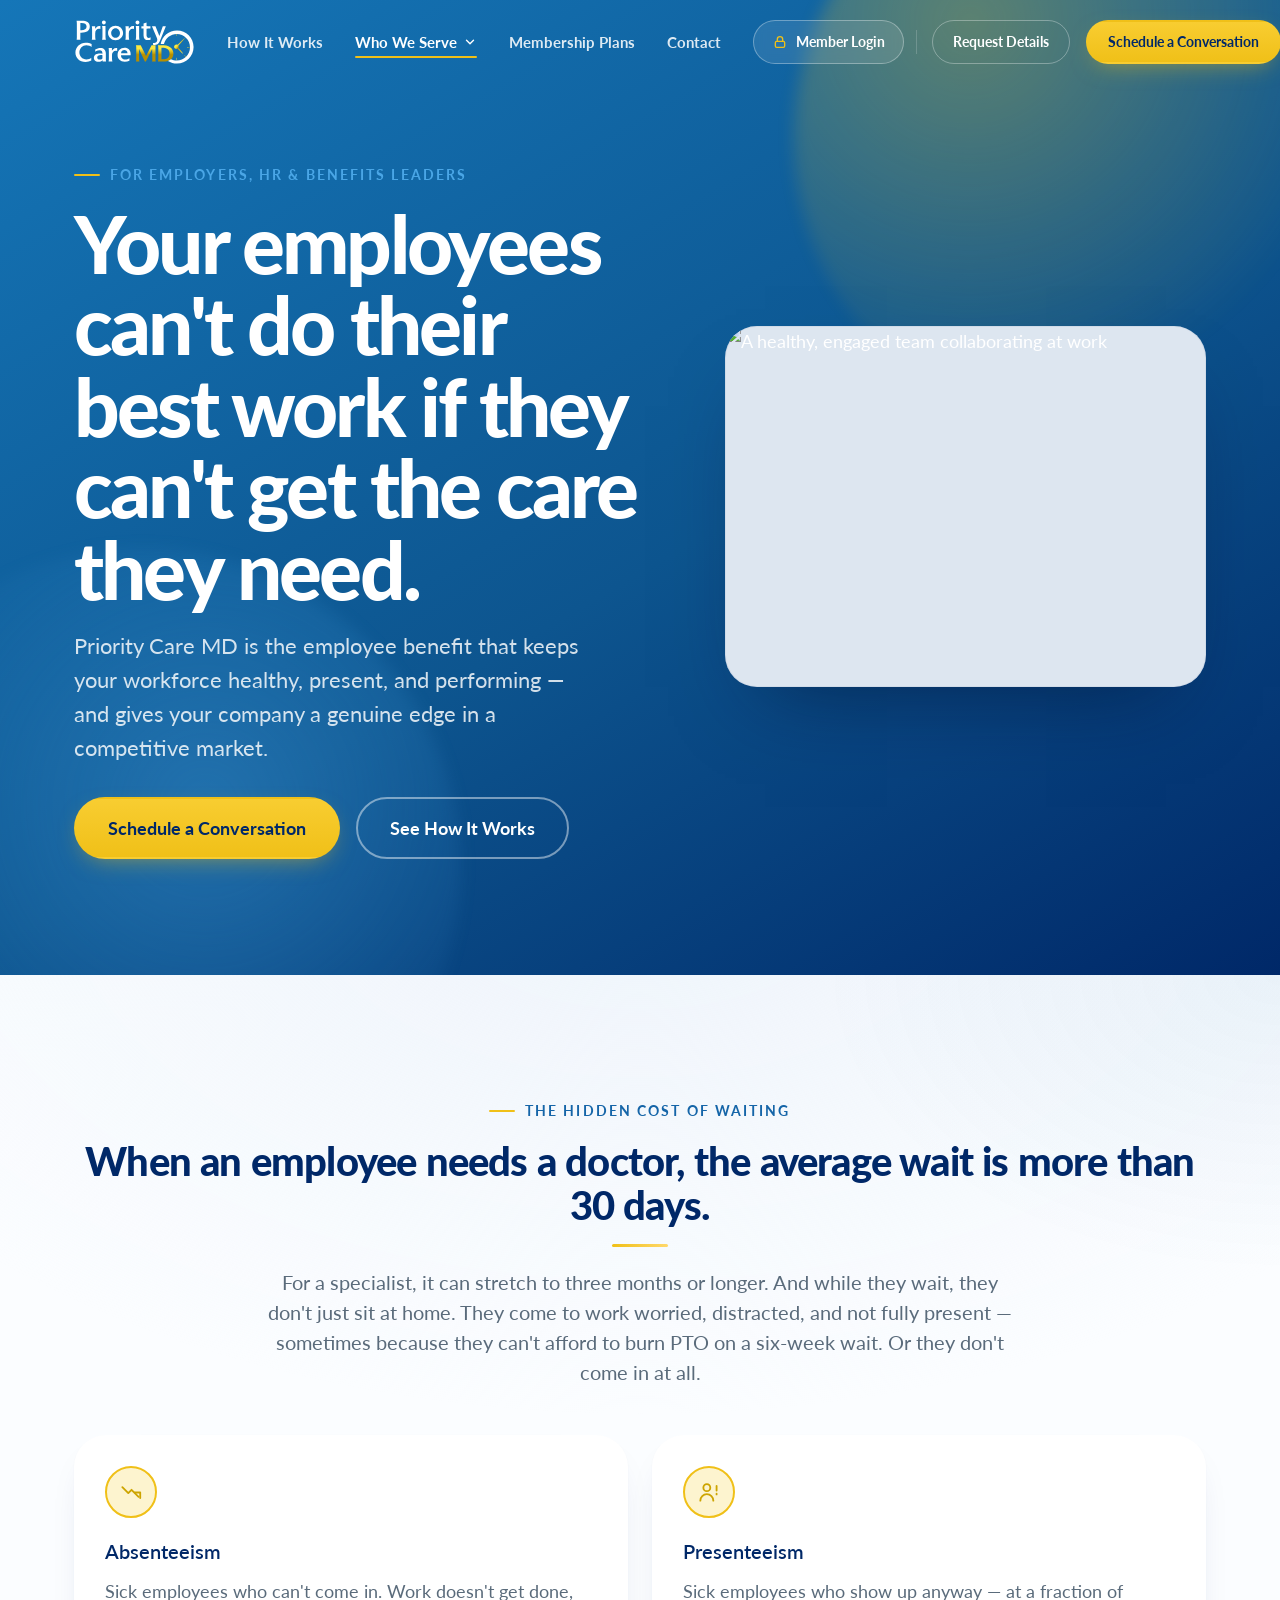
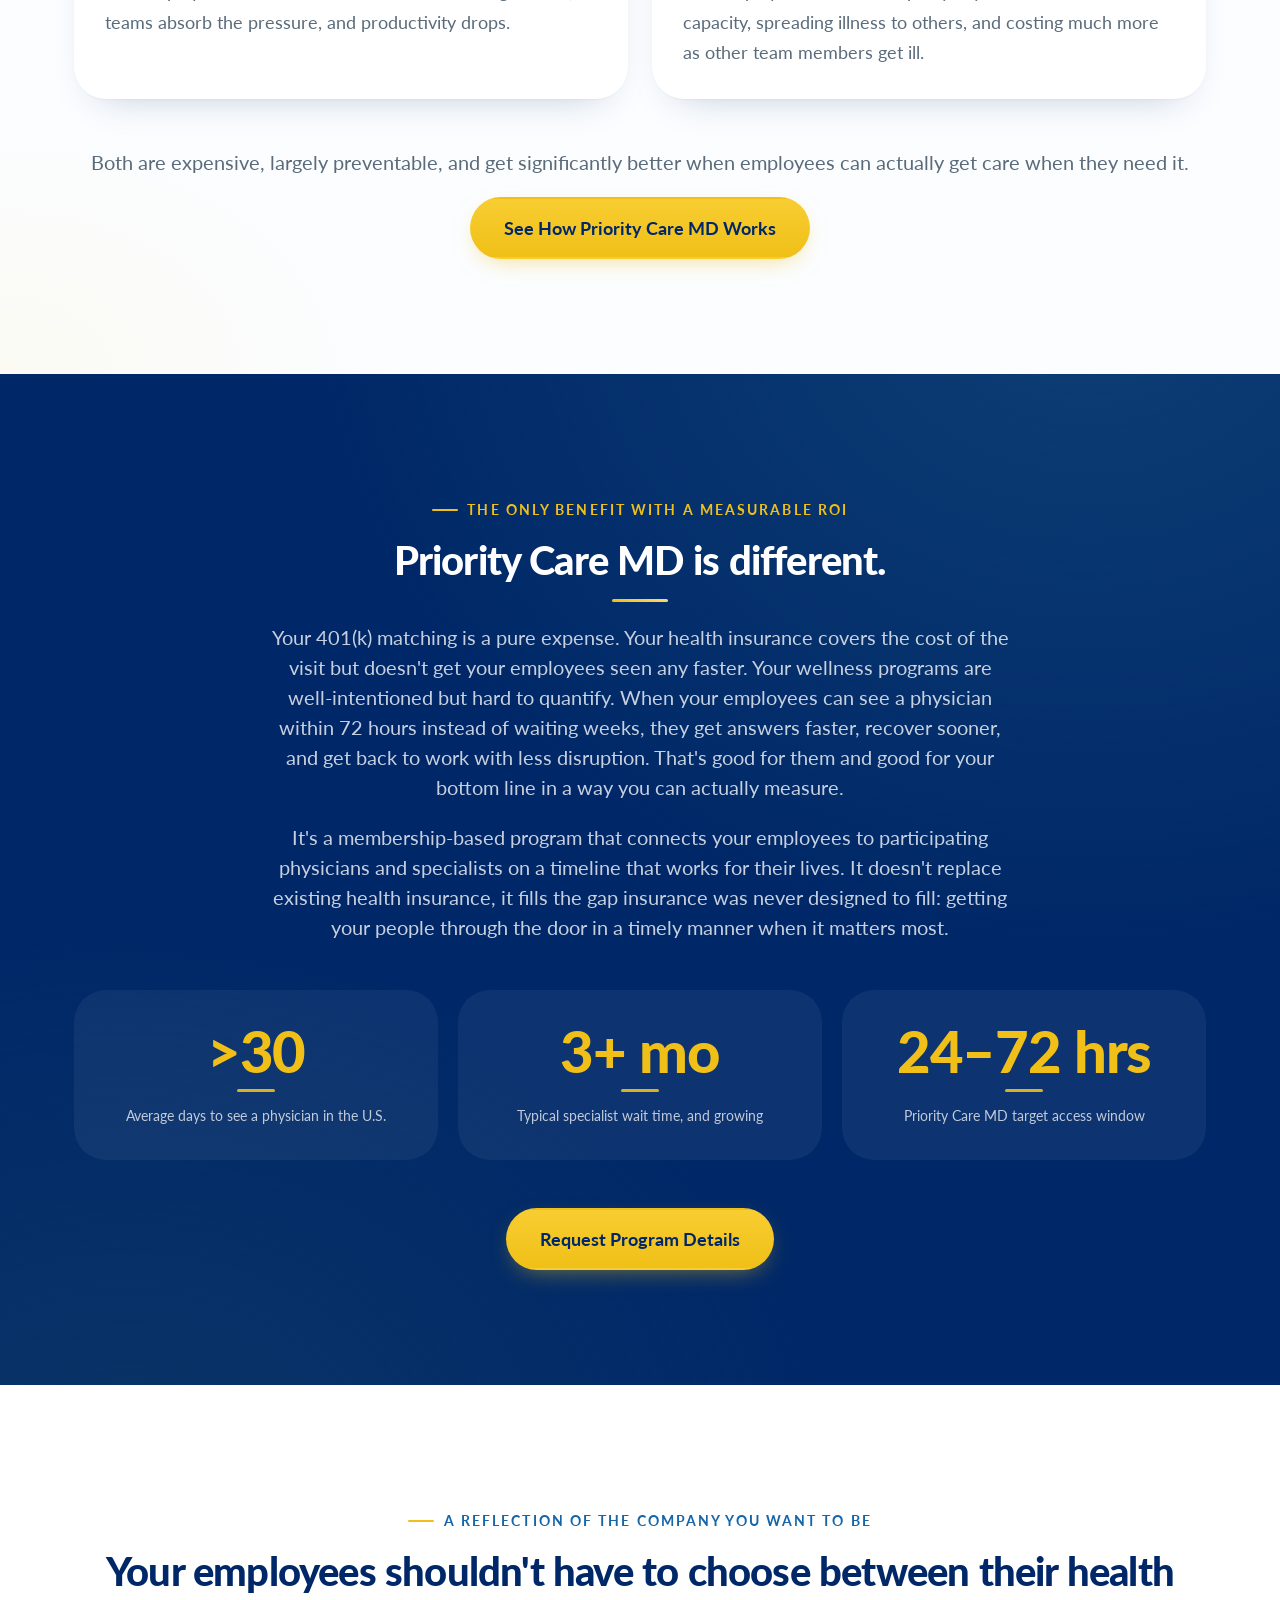
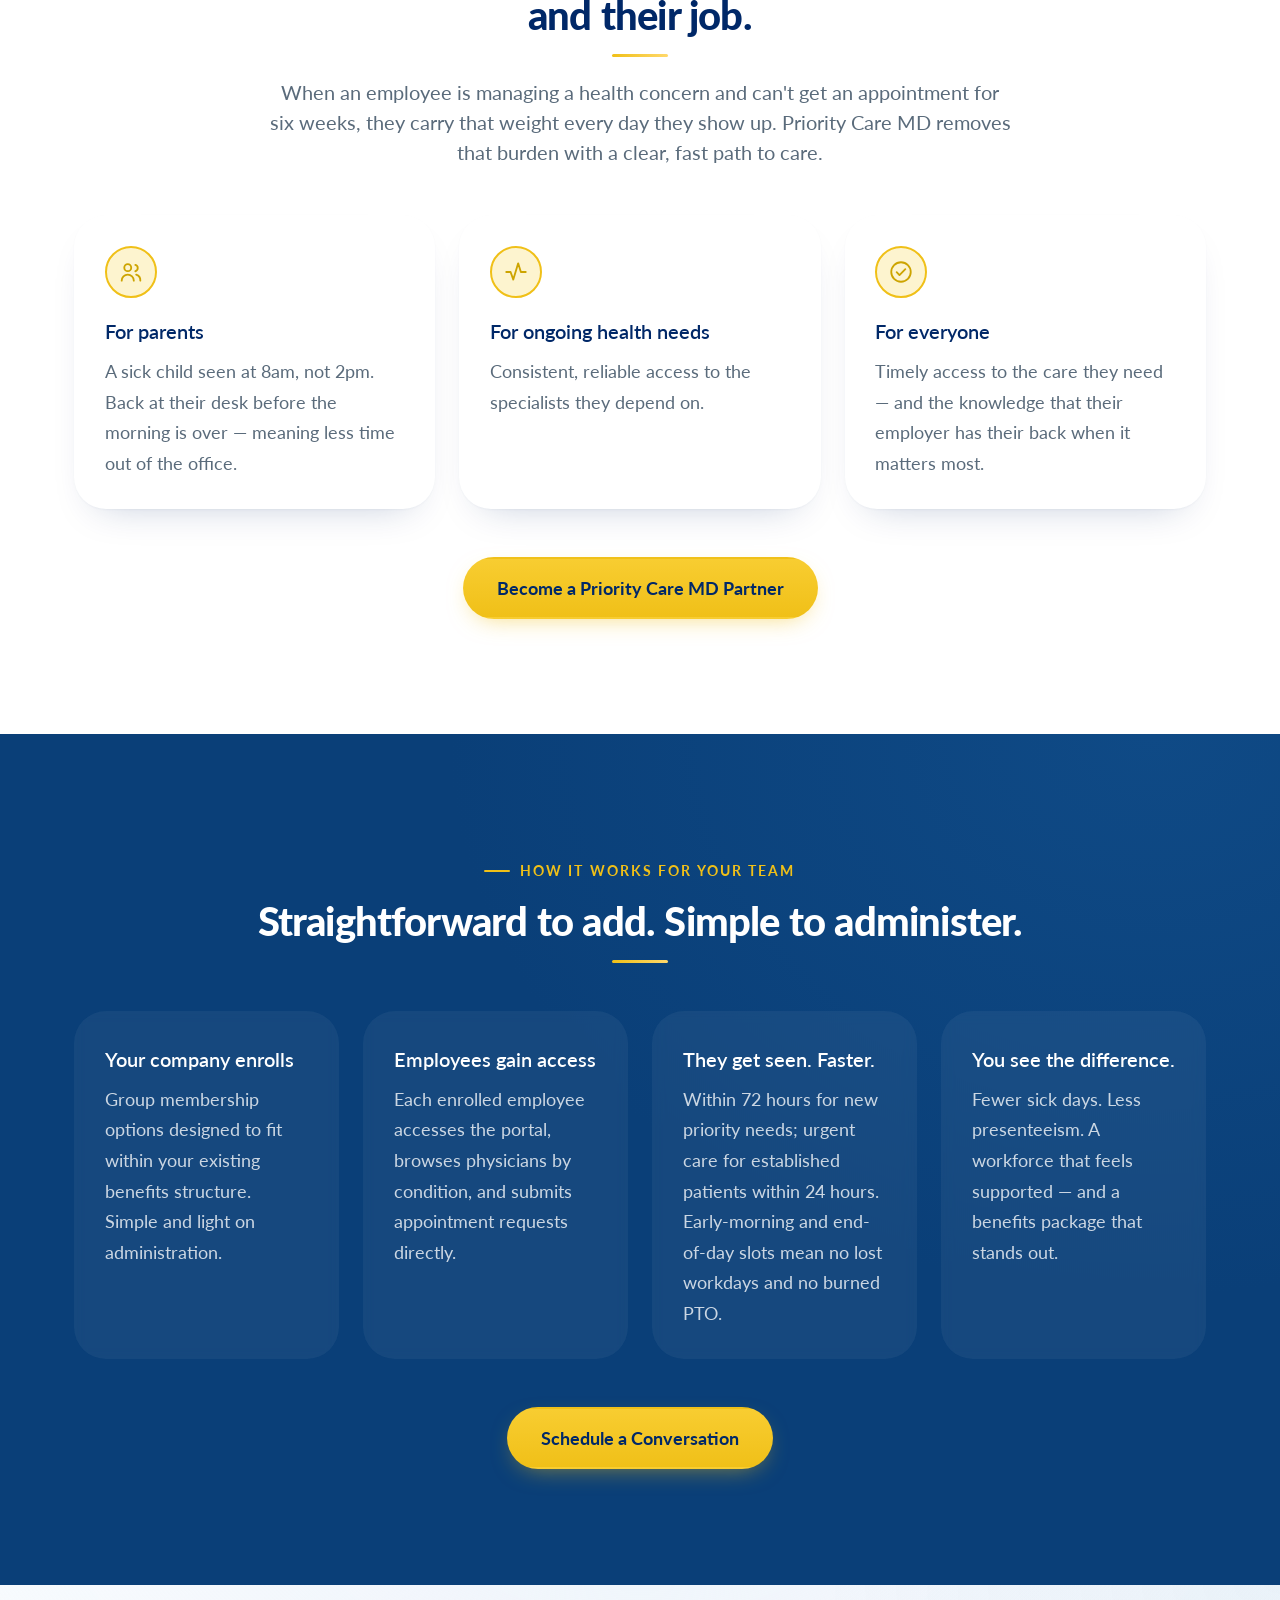
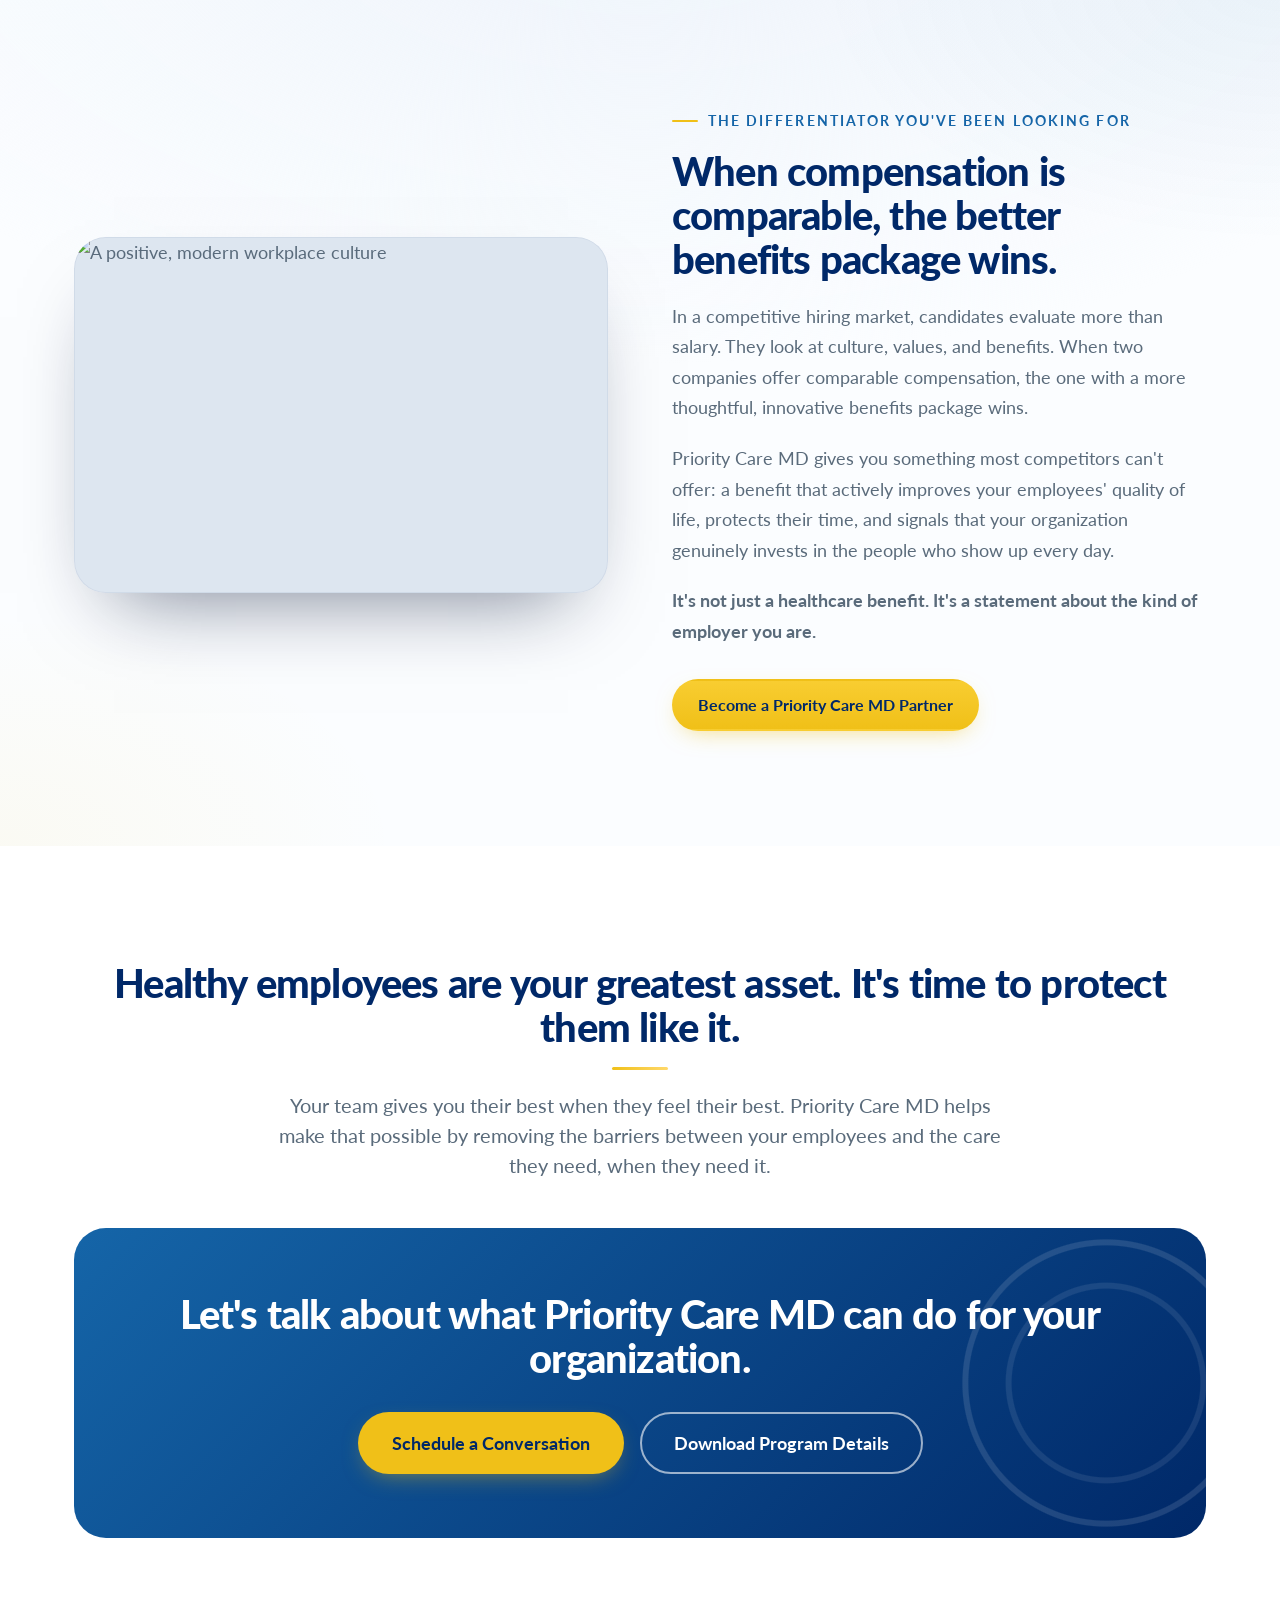
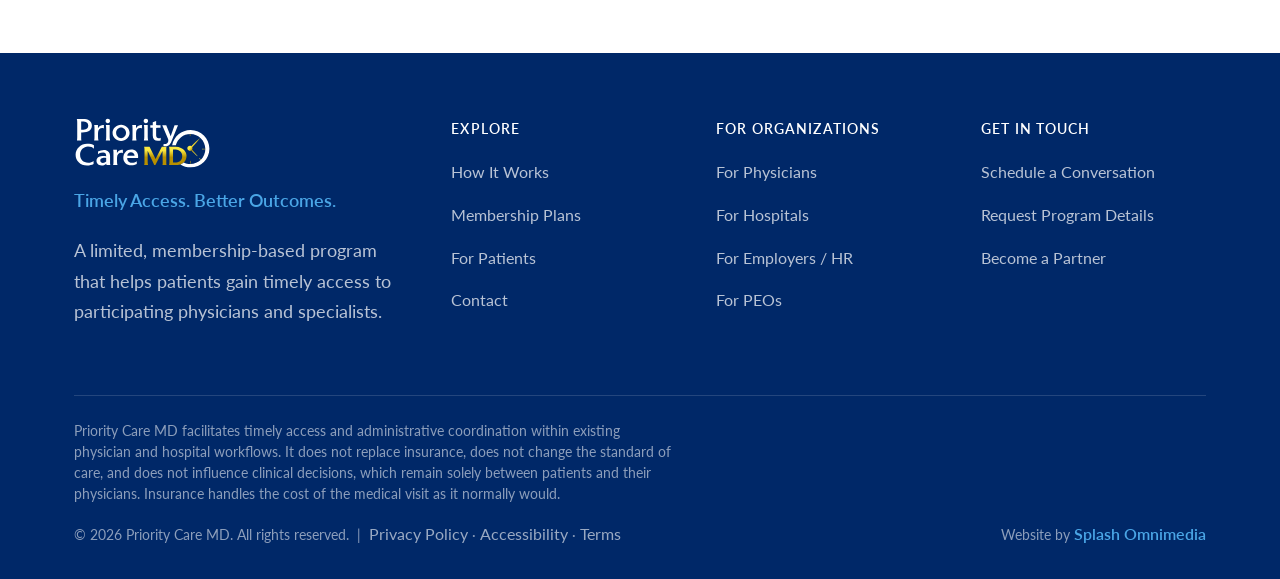
==== commit de125487: "Update employers.html" ====
--- a/employers.html
+++ b/employers.html
@@ -106,8 +106,8 @@
     <div class="container center">
       <span class="eyebrow">The only benefit with a measurable ROI</span>
       <h2 class="measure">Priority Care MD is different.</h2>
-      <p class="lead measure">Your 401(k) matching is a pure expense. Your health insurance covers the cost of the visit but doesn't get your employees seen any faster. Your wellness programs are well-intentioned but hard to quantify. When your employees can see a physician within 72 hours instead of waiting weeks, they get answers faster, recover sooner, and get back to work with less disruption — good for them, and good for your bottom line in a way you can actually measure.</p>
-      <p class="lead measure">It's a membership-based program that connects your employees to participating physicians and specialists on a timeline that works for their lives. It doesn't replace existing health insurance — it fills the gap insurance was never designed to fill: getting your people through the door in a timely manner when it matters most.</p>
+      <p class="lead measure">Your 401(k) matching is a pure expense. Your health insurance covers the cost of the visit but doesn't get your employees seen any faster. Your wellness programs are well-intentioned but hard to quantify. When your employees can see a physician within 72 hours instead of waiting weeks, they get answers faster, recover sooner, and get back to work with less disruption. That's good for them and good for your bottom line in a way you can actually measure.</p>
+      <p class="lead measure">It's a membership-based program that connects your employees to participating physicians and specialists on a timeline that works for their lives. It doesn't replace existing health insurance, it fills the gap insurance was never designed to fill: getting your people through the door in a timely manner when it matters most.</p>
     </div>
     <div class="container mt-3">
       <div class="stat-row">
